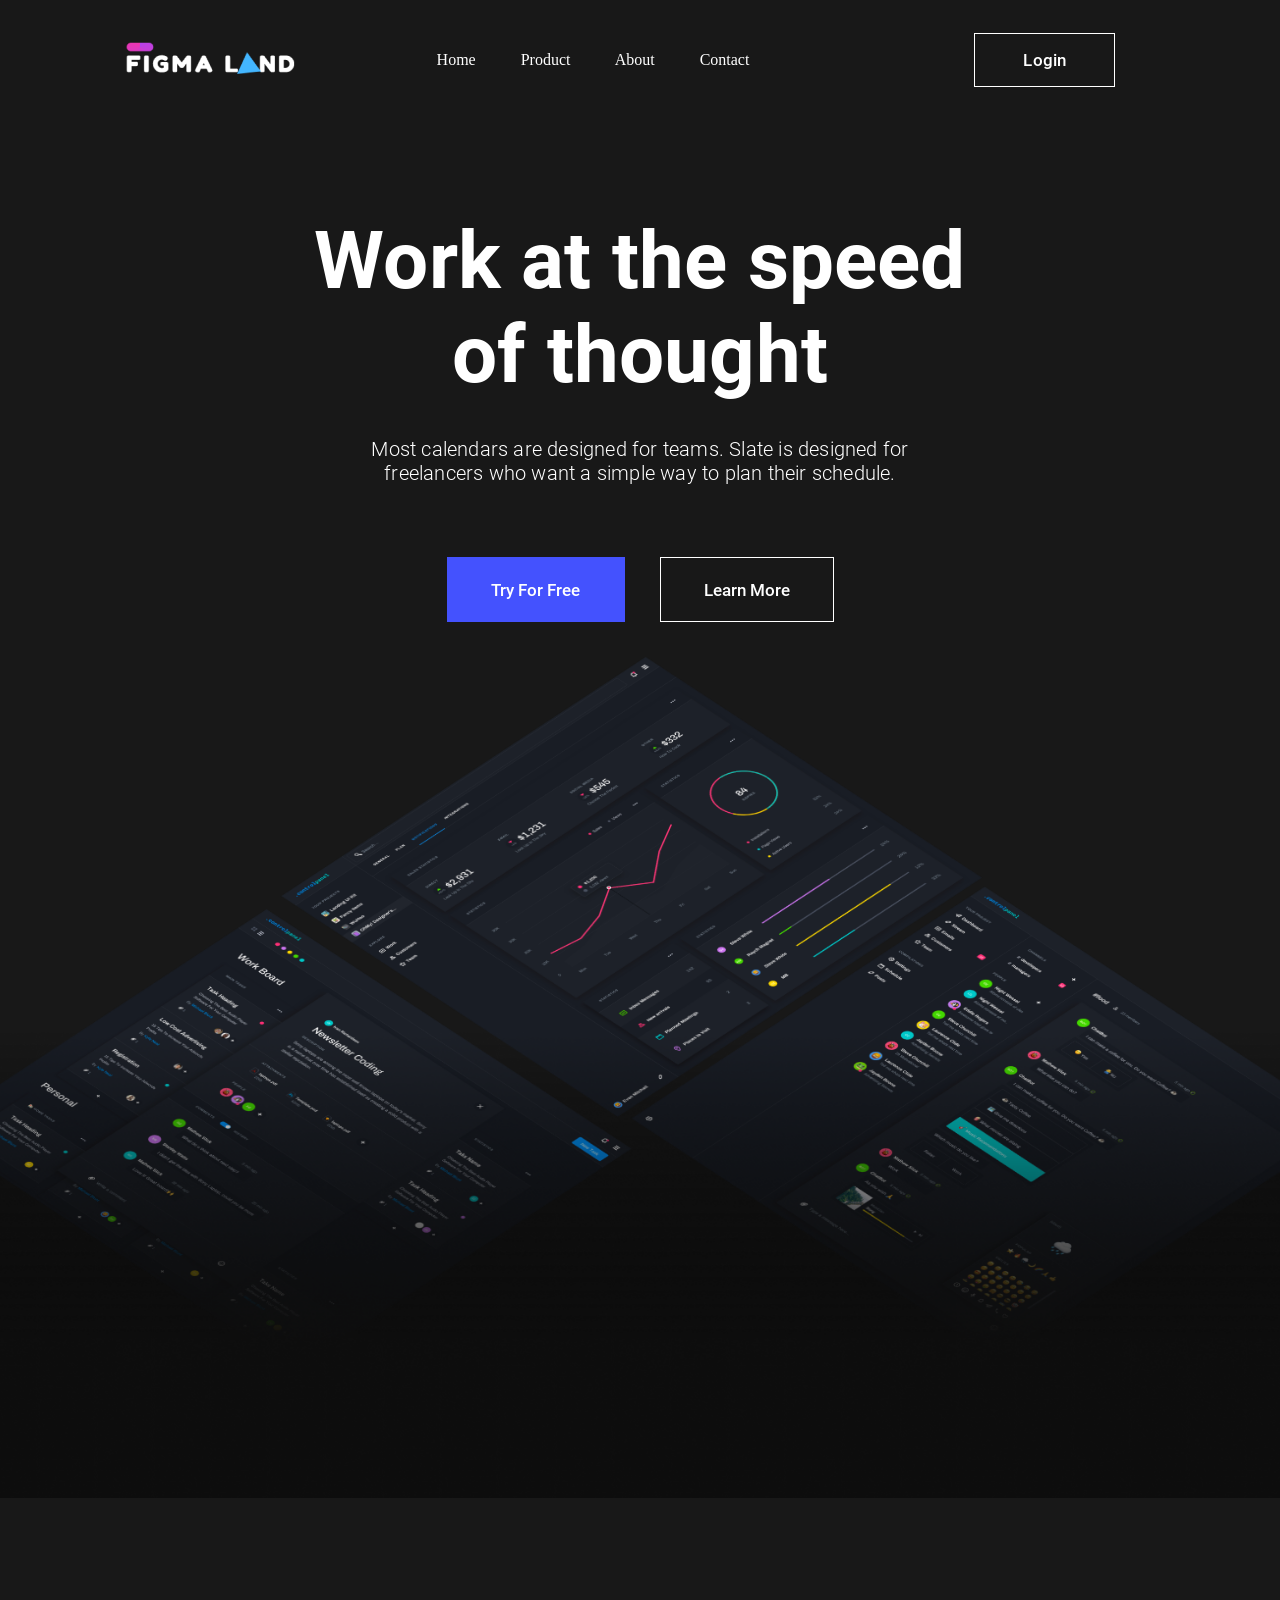
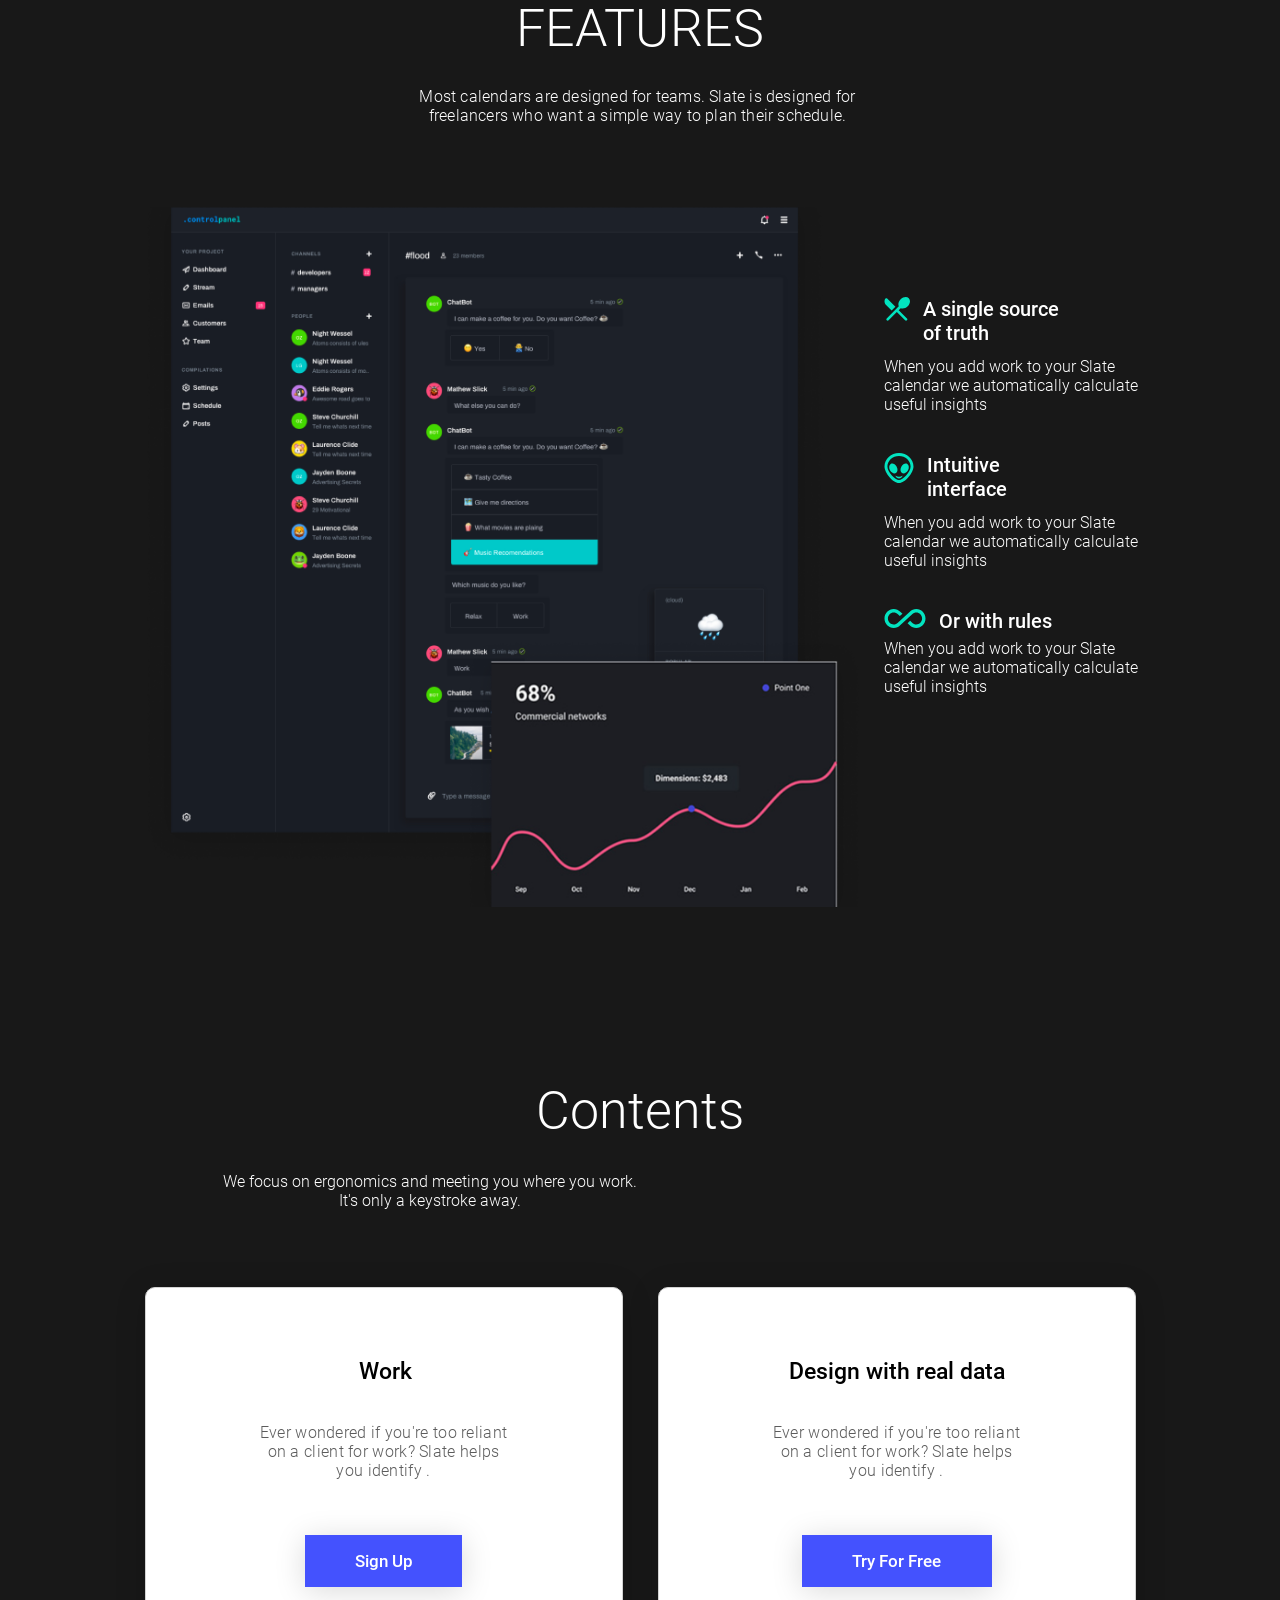
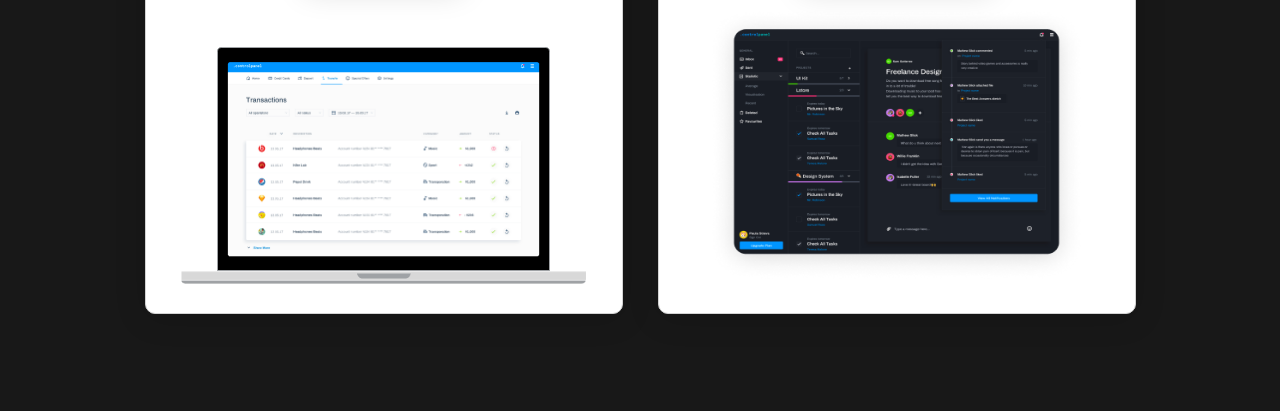
==== index.html @ 173999e1 "Contents_page" ====
<!DOCTYPE html>
<html lang="en">

<head>
    <meta charset="UTF-8">
    <meta http-equiv="X-UA-Compatible" content="IE=edge">
    <meta name="viewport" content="width=device-width, initial-scale=1.0">
    <title>Figma Site</title>
    <link rel="stylesheet" href="CSS/fonts.css">
    <link rel="stylesheet" href="CSS/header.css">
    <link rel="stylesheet" href="CSS/main-features.css">
    <link rel="stylesheet" href="CSS/main-contents.css">
</head>

<body>
    <header class="header">
        <section class="header-menu">
            <div class="header-logo">
                <img src="images/Rectangle 4.png" alt="figma_logo">
            </div>
            <nav class="header-menu">
                <a class="home" href="#">Home</a>
                <a href="#">Product</a>
                <a href="#">About</a>
                <a href="#">Contact</a>
            </nav>
            <a class="login">Login</a>
        </section>
        <section class="header-main">
            <div class="title">Work at the speed
                of thought</div>
            <div class="subtitle">Most calendars are designed for teams. Slate is designed for
                freelancers who want a simple way to plan their schedule.</div>
            <div class="buttons">
                <div class="button-primary">
                    <a href="#">Try For Free</a>
                </div>
                <div class="button-secundary">
                    <a href="#">Learn More</a>
                </div>
            </div>
            <div class="main-header-img">
                <img src="images/screens.png" alt="screens" class="header-main">
            </div>
        </section>
    </header>

    <main class="main-features">
        <section class="featurees">
            <div class="title_features">features</div>
            <div class="subtitle_features">Most calendars are designed for teams. Slate is designed for
                freelancers who want a simple way to plan their schedule.</div>
            <div class="features-img">
                <img class="ChatBot" src="images/Chat Bot.png" alt="Chat_Bot">
                <img class="LineChart" src="images/Line Chart 1.png" alt="Line_Chart1">
                <div class="logo">
                    <div class="logo1_title">
                        <div class="logo1-img">
                            <img class="logo1" src="Logos/features/Vector.svg" alt="Vector1">
                        </div>
                        A single source of truth
                    </div>
                    <div class="logo1_subtitle">
                        When you add work to your Slate calendar we automatically calculate useful insights

                    </div>

                    <div class="logo2_title">
                        <div class="logo2-img">
                            <img class="logo2" src="Logos/features/Vector (1).svg" alt="Vector2">
                        </div>
                        Intuitive interface
                    </div>
                    <div class="logo2_subtitle">
                        When you add work to your Slate calendar we automatically calculate useful insights

                    </div>

                    <div class="logo3_title">
                        <div class="logo3-img">
                            <img class="logo3" src="Logos/features/Vector (2).svg" alt="Vector3">
                        </div>
                        Or with rules
                    </div>
                    <div class="logo3_subtitle">
                        When you add work to your
                        Slate calendar we automatically
                        calculate useful insights

                    </div>
                </div>
            </div>
        </section>
    </main>

    <main class="main-contents">
        <section class="contents">
            <div class="contents-title">
                Contents
            </div>
            <div class="contents-subtitle">
                We focus on ergonomics and meeting you where you work. It's only a keystroke away.
            </div>
            <div class="containers">
                <div class="container1">
                    <div class="title-container1">
                        Work
                    </div>
                    <div class="subtitle-container1">
                        Ever wondered if you're too reliant on a client for work? Slate helps you identify .
                    </div>
                    <div class="button-container1">
                        <a class="button-container1" href="#">Sign Up</a>
                    </div>
                    <div class="computer-img">
                        <img class="screen_img" src="images/SCREEN MASK.png" alt="Screen">
                    </div>
                    <div class="img-bottom">
                        <img src="images/grip.png" alt="grip">
                    </div>
                    <img class="Base-Bottom" src="images/Base Bottom.png" alt="Base-Bottom">
                </div>

                <div class="container2">
                    <div class="title-container2">
                        Design with real data
                    </div>
                    <div class="subtitle-container2">
                        Ever wondered if you're too reliant 
                        on a client for work? Slate helps 
                        you identify .                    </div>
                    <div class="button-container2">
                        <a class="button-container2" href="#">Try For Free</a>
                    </div>
                    <div class="container2-img">
                        <img class="Notifications" src="images/Boards Notifications.png" alt="BoardsNotifications">
                    </div>

                </div>
            </div>
        </section>
    </main>
</body>

</html>
---- CSS/fonts.css ----
@font-face{
    font-family: RobotoB;
    src:url('../Fonts/Roboto-Bold.ttf');
}

@font-face{
    font-family: RobotoM;
    src:url('../Fonts/Roboto-Medium.ttf');
}

@font-face{
    font-family: RobotoL;
    src:url('../Fonts/Roboto-Light.ttf');
}
---- CSS/header.css ----
body{
    background-color: #181818;
    background-repeat: no-repeat;
    background-size: cover;
    margin: 0;
    padding: 0;
    overflow-x: hidden;
}

section.header-menu{
    height: 119px;
    display: flex;
    flex-direction: row;
    justify-content: center;
    align-items: center;
}

.header-menu a{
    font-size: RobotoM, sans-serif;
    text-decoration: none;
    color: #FFFFFF;
    margin-right: 41px;
}

a.home{
    padding-left: 127px;
}

.header-menu a:hover{
    color: #4452FE;
}

a.login{
    width: 139px;
    height: 52px;
    font-family: RobotoM, sans-serif;
    font-size: 17px;
    letter-spacing: 0.2px;
    color: #FFFFFF;
    border: 1px solid #FFFFFF;
    background: transparent;
    cursor: pointer;
    margin-left: 184px;
    display: flex;
    align-items: center;
    justify-content: center;
}

a.login:hover{
    border: 1px solid gray;
    color: #FFFFFF;
}

section.header-main{
    display: flex;
    flex-direction: column;
    align-items: center;
    margin-top: 35px;
}

.title{
    width: 729px;
    height: 196px;
    color: #FFFFFF;
    font-family: RobotoB, sans-serif;
    font-size: 80px;
    text-align: center;
    letter-spacing: 0.2px;
    padding-top: 60px;
}

.subtitle{
    width: 582px;
    height: 60px;
    font-family: RobotoL, sans-serif;
    font-size: 20px;
    letter-spacing: 0.2px;
    color: #FFFFFF;
    margin-top: 27px;
    padding-bottom: 60px;
    text-align: center;
}

.buttons{
    display: flex;
    flex-direction: row;
}

.button-primary a,
.button-secundary a{
    text-decoration: none;
    color: #FFFFFF;
    font-family: RobotoM, sans-serif;
    font-size: 17px;
}

.button-primary,
.button-secundary{
    display:flex;
    justify-content: center;
    align-items: center;
}

.button-primary {
    width: 178px;
    height: 65px;
    background: #4452FE;
}

.button-primary:hover{
    background: #2637f7;
}

.button-secundary:hover{
    border: 1px solid gray;
    color: gray;
}

.button-secundary{
    width: 172px;
    height: 63px;
    background: transparent;
    border: 1px solid #FFFFFF;
    margin-left: 35px;
}

.main-header-img{
    margin-top: 35px;
    width: 1552.02px;
    height: 841px;
}

img.header-main{
    width: 1552.02px;
    height: 841px;
}
---- CSS/main-features.css ----
main.main-features{
    width: 100vw;
    height: 1112px;
    display: flex;
    justify-content: center;
    flex-direction: row;
}

section.features{
    height: 149px;
}

.title_features{
    height: 62px;
    font-size: 52px;
    text-transform: uppercase;
    margin-top: 100px;
    
}

.title_features,
.subtitle_features{
    display: flex;
    justify-content: center;
    font-family: RobotoL, sans-serif;
    color: #FFFFFF;
    letter-spacing: 0.2px;
}

.subtitle_features{
    width: 500px;
    height: 60px;
    padding-top: 27px;
    text-align: center;
    margin-left: 250px;
}

.features-img{
    padding-top: 60px;
    display: flex;
    flex-direction: row;
}

img.ChatBot{
    width: 696px;
    height: 659px;
}

img.LineChart{
    height: 270px;
    width: 400px;
    padding-top: 430px;
    margin-left: -370px;
}

.logo{
    padding-top: 90px;
    margin-left: 20px;
}

.logo1_title{
    width: 180px;
    height: 60px;
}

.logo2_title{
    width: 87px;
    height: 60px;
}

.logo3_title{
    width: 170px;
    height: 30px;
}

.logo1_title,
.logo2_title,
.logo3_title{
    display: flex;
    flex-direction: row;
    font-family: RobotoM, sans-serif;
    font-size: 20px;
    color: #FFFFFF;
}

.logo1-img,
.logo2-img,
.logo3-img{
    padding-right: 13px;
}

.logo1_subtitle,
.logo2_subtitle,
.logo3_subtitle{
    width: 259px;
    height: 96px;
}

.logo1_subtitle,
.logo2_subtitle,
.logo3_subtitle{
    font-size: 16px;
    font-family: RobotoL, sans-serif;
    color: #FFFFFF;
}
---- CSS/main-contents.css ----
main.main-contents{
    width: 100vw;
    height: 930.52px;
    display: flex;
    justify-content: center;
    margin-top: 70px;
}

.contents-title{
    height: 62px;
    font-size: 52px;
}

.contents-subtitle{
    width: 430px;
    height: 60px;
    margin-left: 70px;
    margin-top: 30px;
}

.contents-title,
.contents-subtitle{
    font-family: RobotoL, sans-serif;
    color: #FFFFFF;
    text-align: center;
}

.containers{
    padding-top: 55px;
    display: flex;
    flex-direction: row;
    gap: 35px;
}

.container1,
.container2{
    display: flex;
    flex-direction: column;
    align-items: center;
    width: 476px;
    height: 624.52px;
    background: #FFFFFF;
    border: 1px solid #D3D3D3;
    border-radius: 10px;
    box-shadow: 0px 4px 31px rgba(0, 0, 0, 0.15);
}

.title-container1{
    width: 50px;
    height: 30px;
    padding-top: 70px;
}

.title-container2{
    width: 250px;
    height: 30px;
    padding-top: 70px;
}

.title-container1,
.title-container2{
    font-family: RobotoM, sans-serif;
    color: #000000;
    text-align: center;
    font-size: 23px;
}

.subtitle-container1,
.subtitle-container2{
    width: 250px;
    height: 72px;
}

.subtitle-container1,
.subtitle-container2{
    padding-top: 35px;
    font-family: RobotoL, sans-serif;
    text-align: center;
    letter-spacing: 0.3px;
    color: #5C5C5C;
    font-size: 16px;
}

div.button-container1{
    width: 157px;
    height: 52px;
}

div.button-container2{
    width: 190px;
    height: 52px;
}

div.button-container1,
div.button-container2{
    background: #4452FE;
    box-shadow: 0px 4px 31px rgba(0, 0, 0, 0.15);
    display: flex;
    justify-content: center;
    align-items: center;
    margin-top: 40px;
}

a.button-container1,
a.button-container2{
    color: #FFFFFF;
    font-size: 17px;
    font-family: RobotoM, sans-serif;
    text-decoration: none;
}

div.button-container1:hover,
div.button-container2:hover{
    background: #2637f7;
    cursor: pointer;
}

div.computer-img{
    background: #000000;
    width: 330.58px;
    height: 222.42px;
    border: 1.52131px solid #9FA2A5;
    border-radius: 4.56393px 4.56393px 0px 0px;
    margin-top: 60px;
    display: flex;
    justify-content: center;
    align-items: center;
}

img.screen_img{
    width: 312.33px;
    height: 195.18px;
}

.img-bottom{
    background: url("/images/Base.png");
    width: 405.12px;
    height: 8.37px;
    display: flex;
    justify-content: center;
    align-items: center;
}

img.Base-Bottom{
    width: 405.12px;
    height: 4.72px;
}

img.Notifications{
    width: 379px;
    height: 276px;
    padding-top: 20px;
}
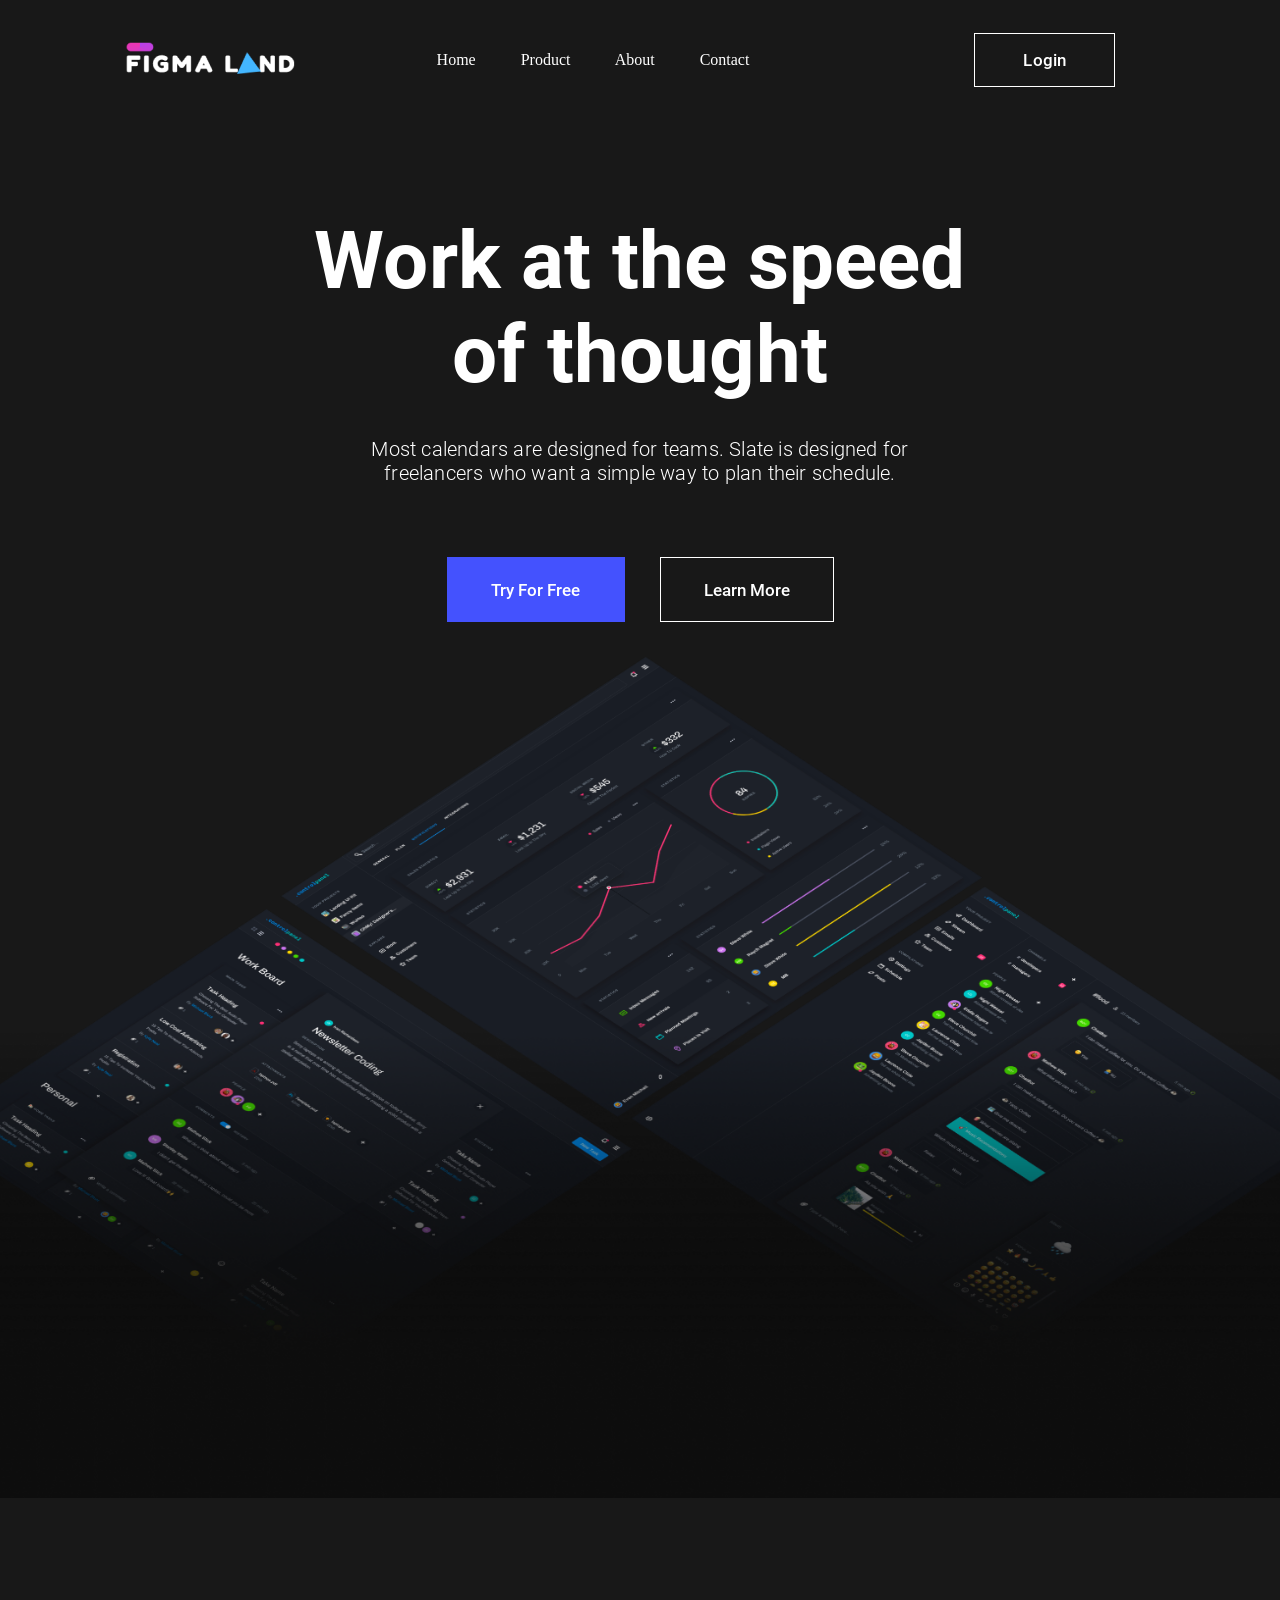
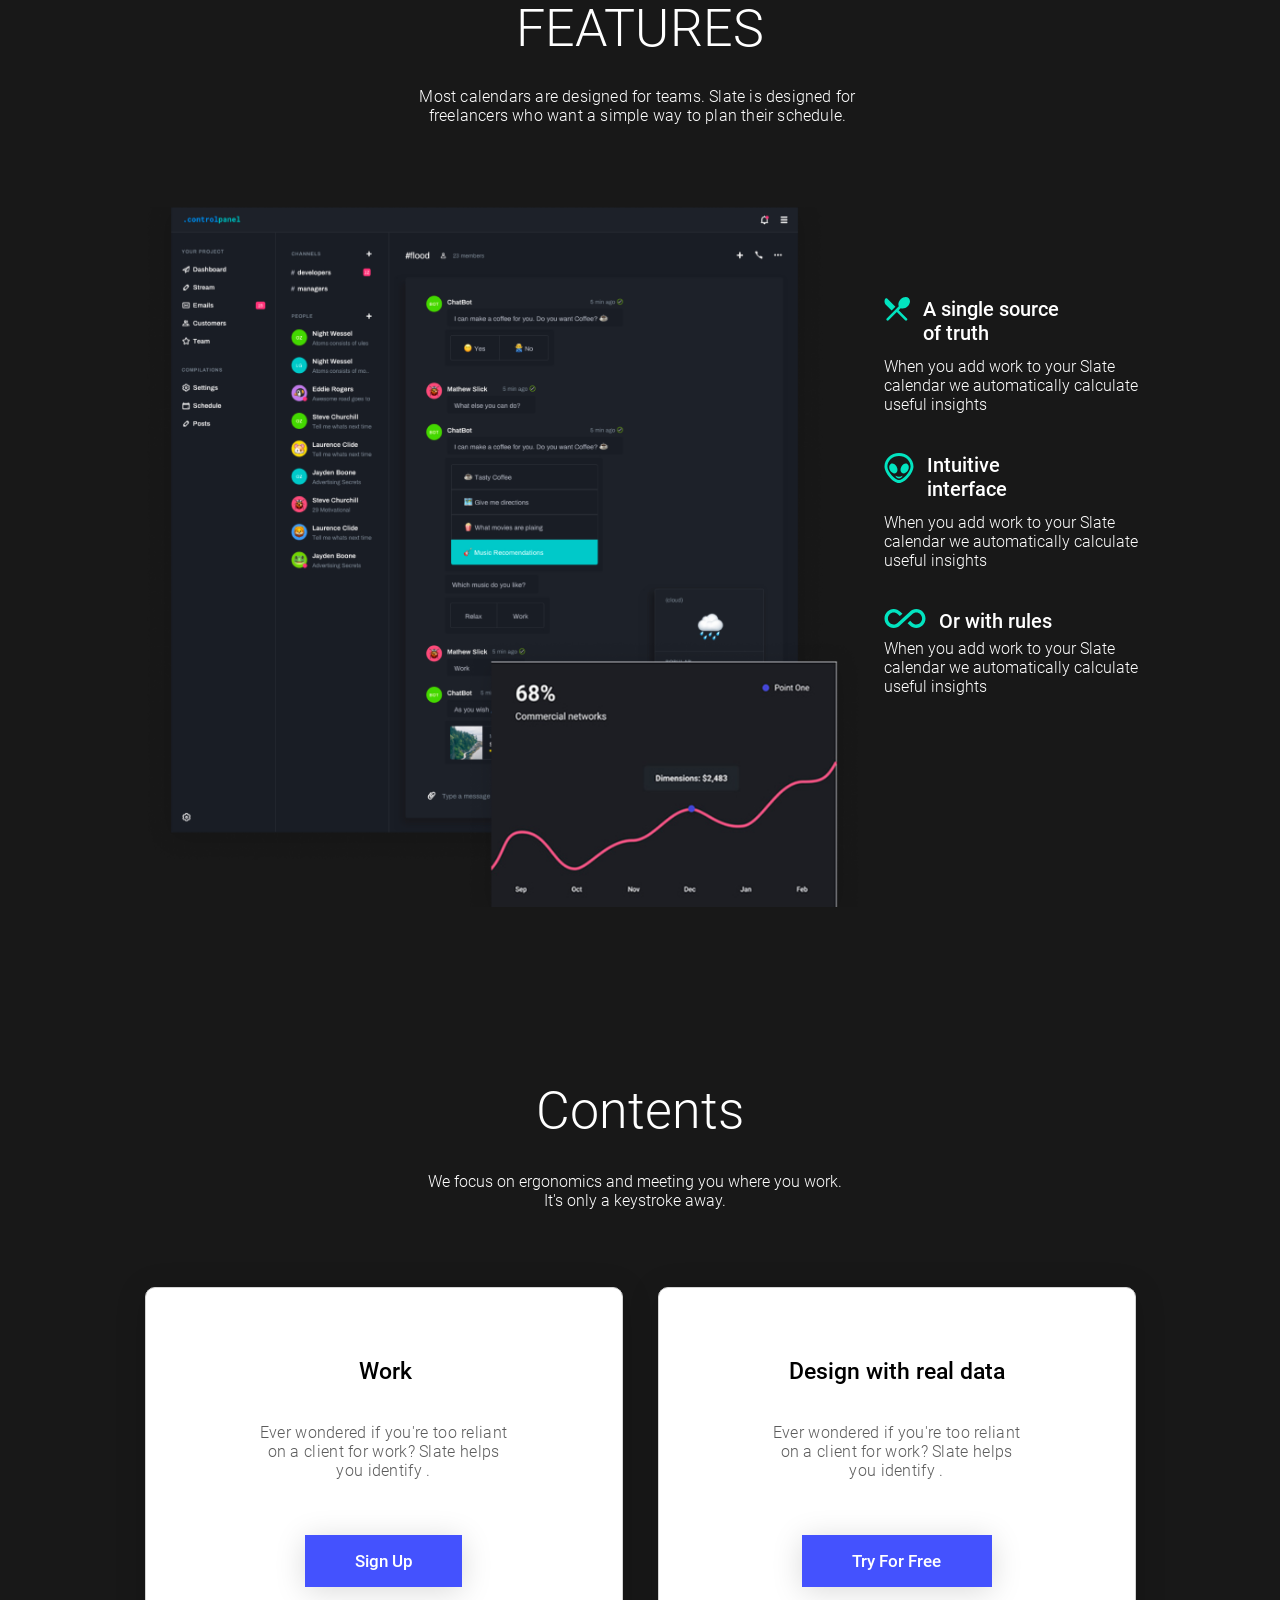
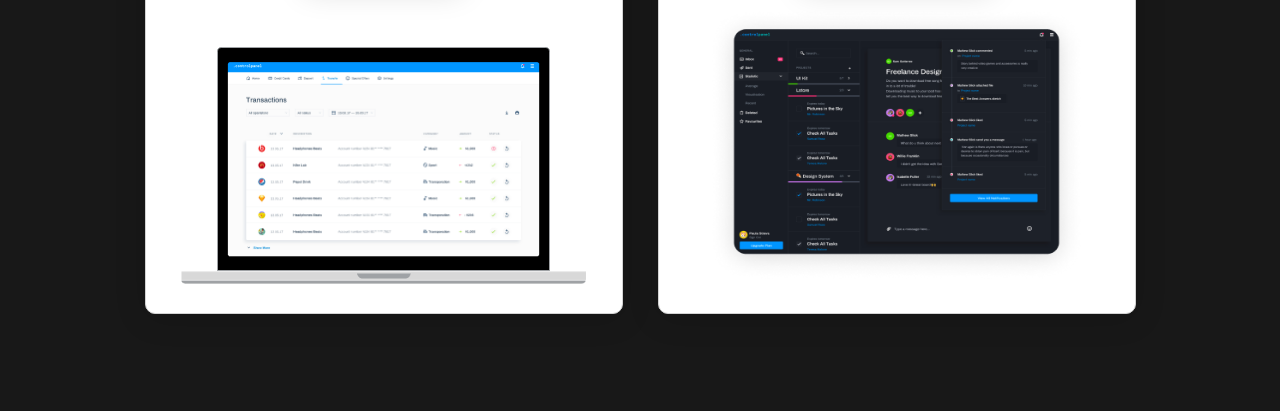
==== commit 2e325ae7: "Gallery" ====
--- a/index.html
+++ b/index.html
@@ -10,6 +10,7 @@
     <link rel="stylesheet" href="CSS/header.css">
     <link rel="stylesheet" href="CSS/main-features.css">
     <link rel="stylesheet" href="CSS/main-contents.css">
+    <link rel="stylesheet" href="CSS/main-gallery.css">
 </head>
 
 <body>
--- a/CSS/main-contents.css
+++ b/CSS/main-contents.css
@@ -3,6 +3,7 @@
     height: 930.52px;
     display: flex;
     justify-content: center;
+    flex-direction: row;
     margin-top: 70px;
 }
 
@@ -14,7 +15,7 @@
 .contents-subtitle{
     width: 430px;
     height: 60px;
-    margin-left: 70px;
+    margin-left: 275px;
     margin-top: 30px;
 }
 
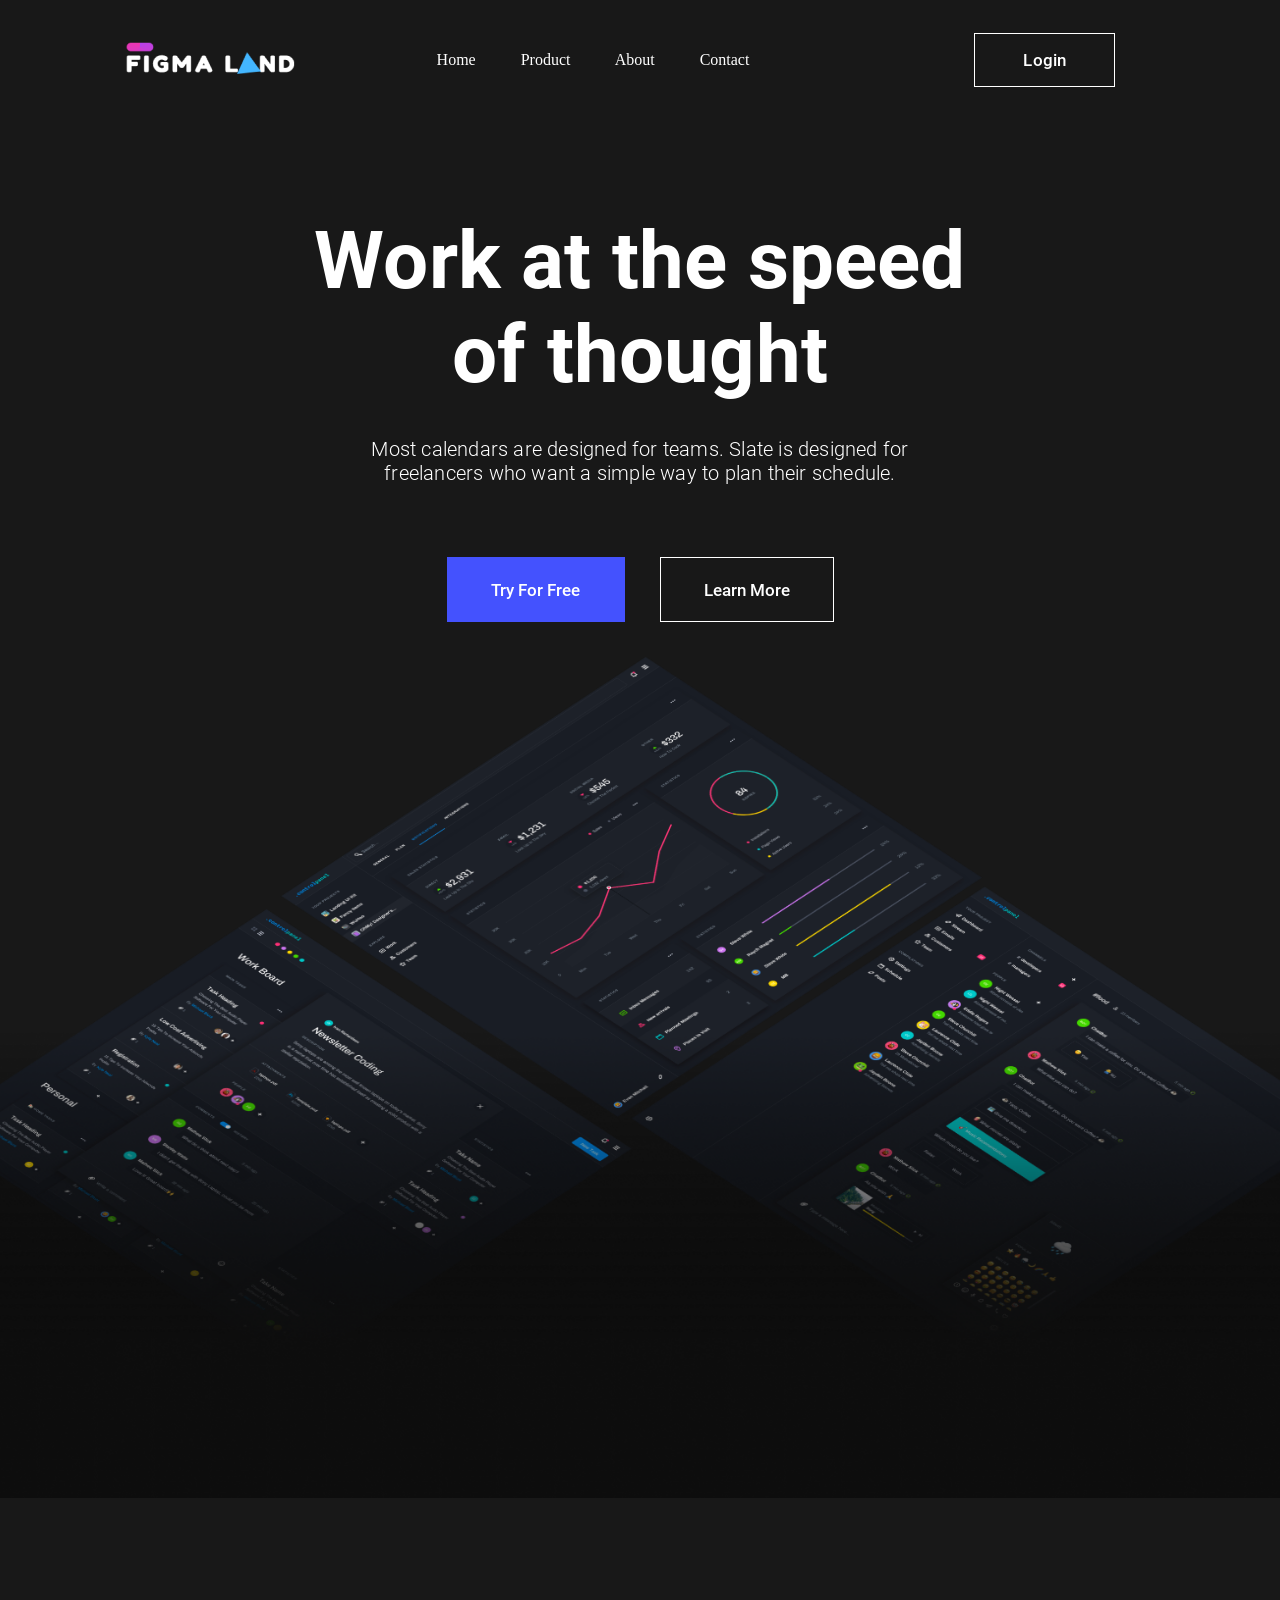
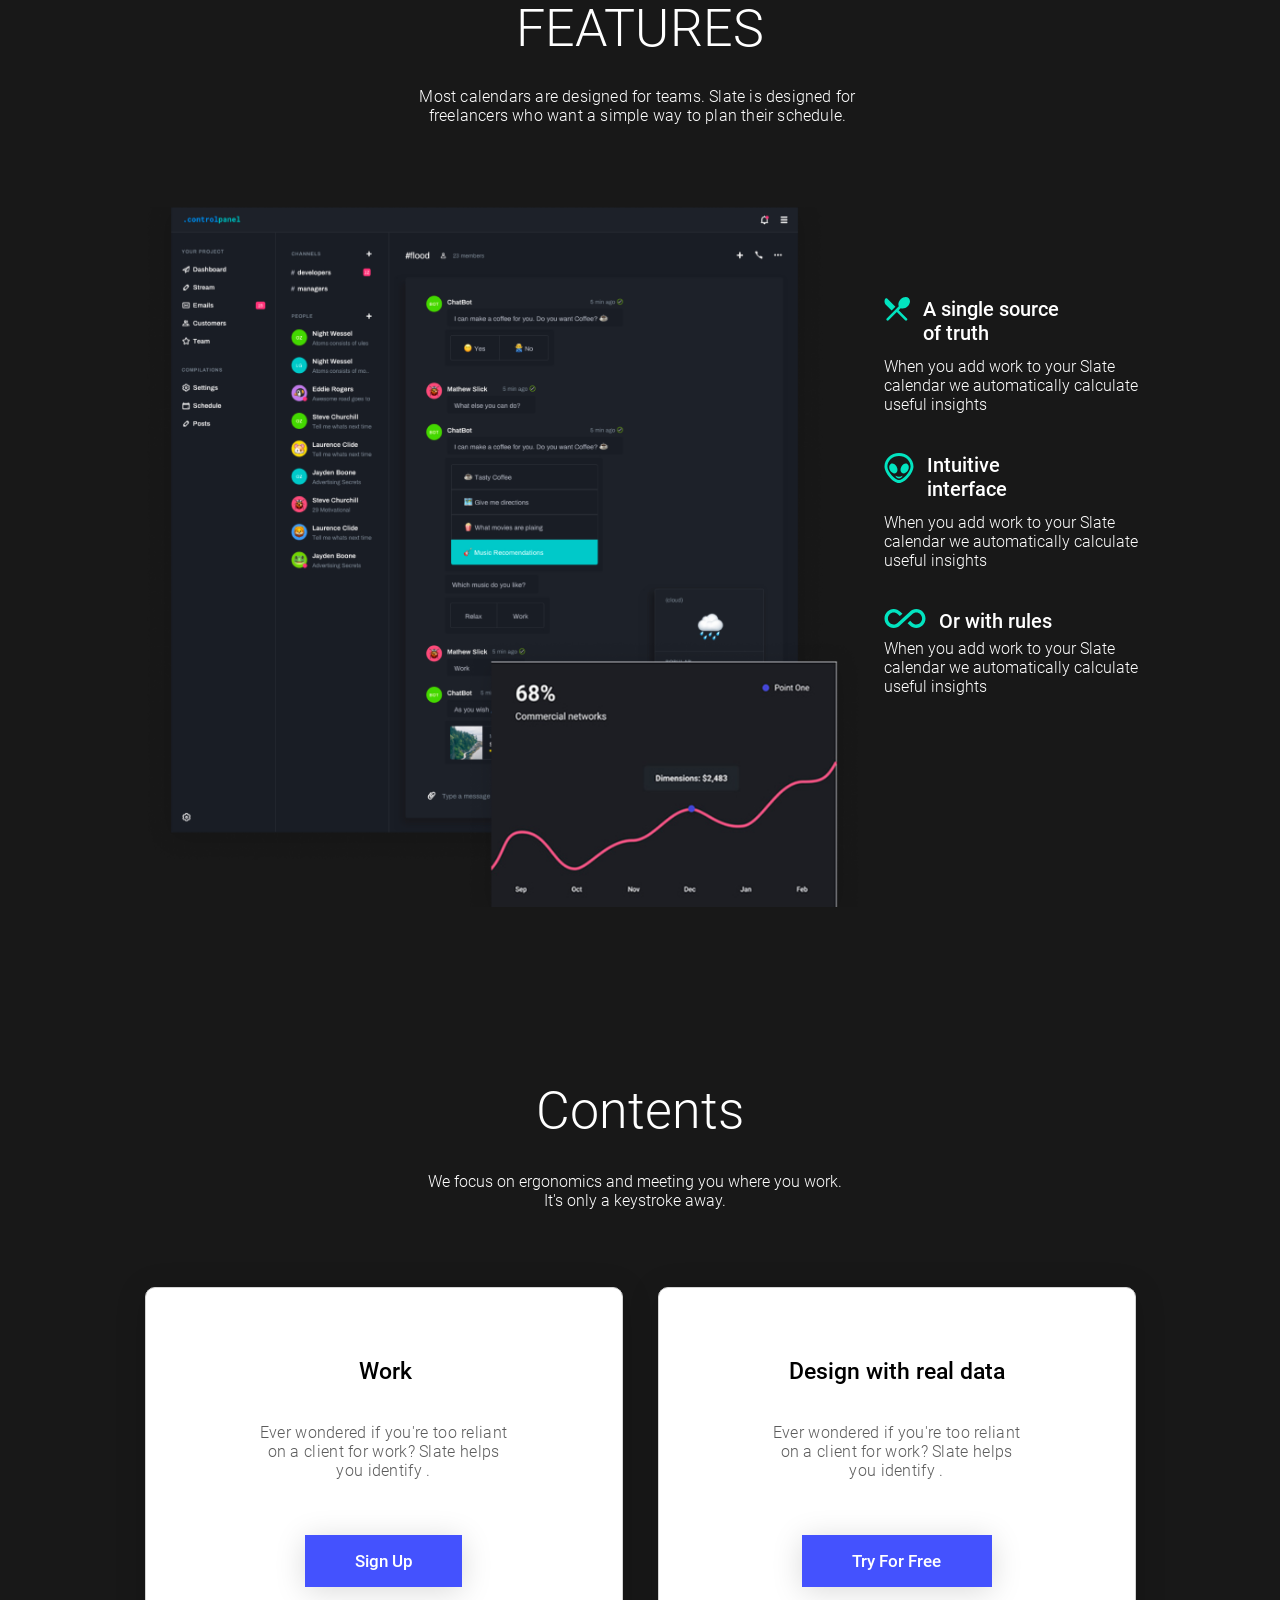
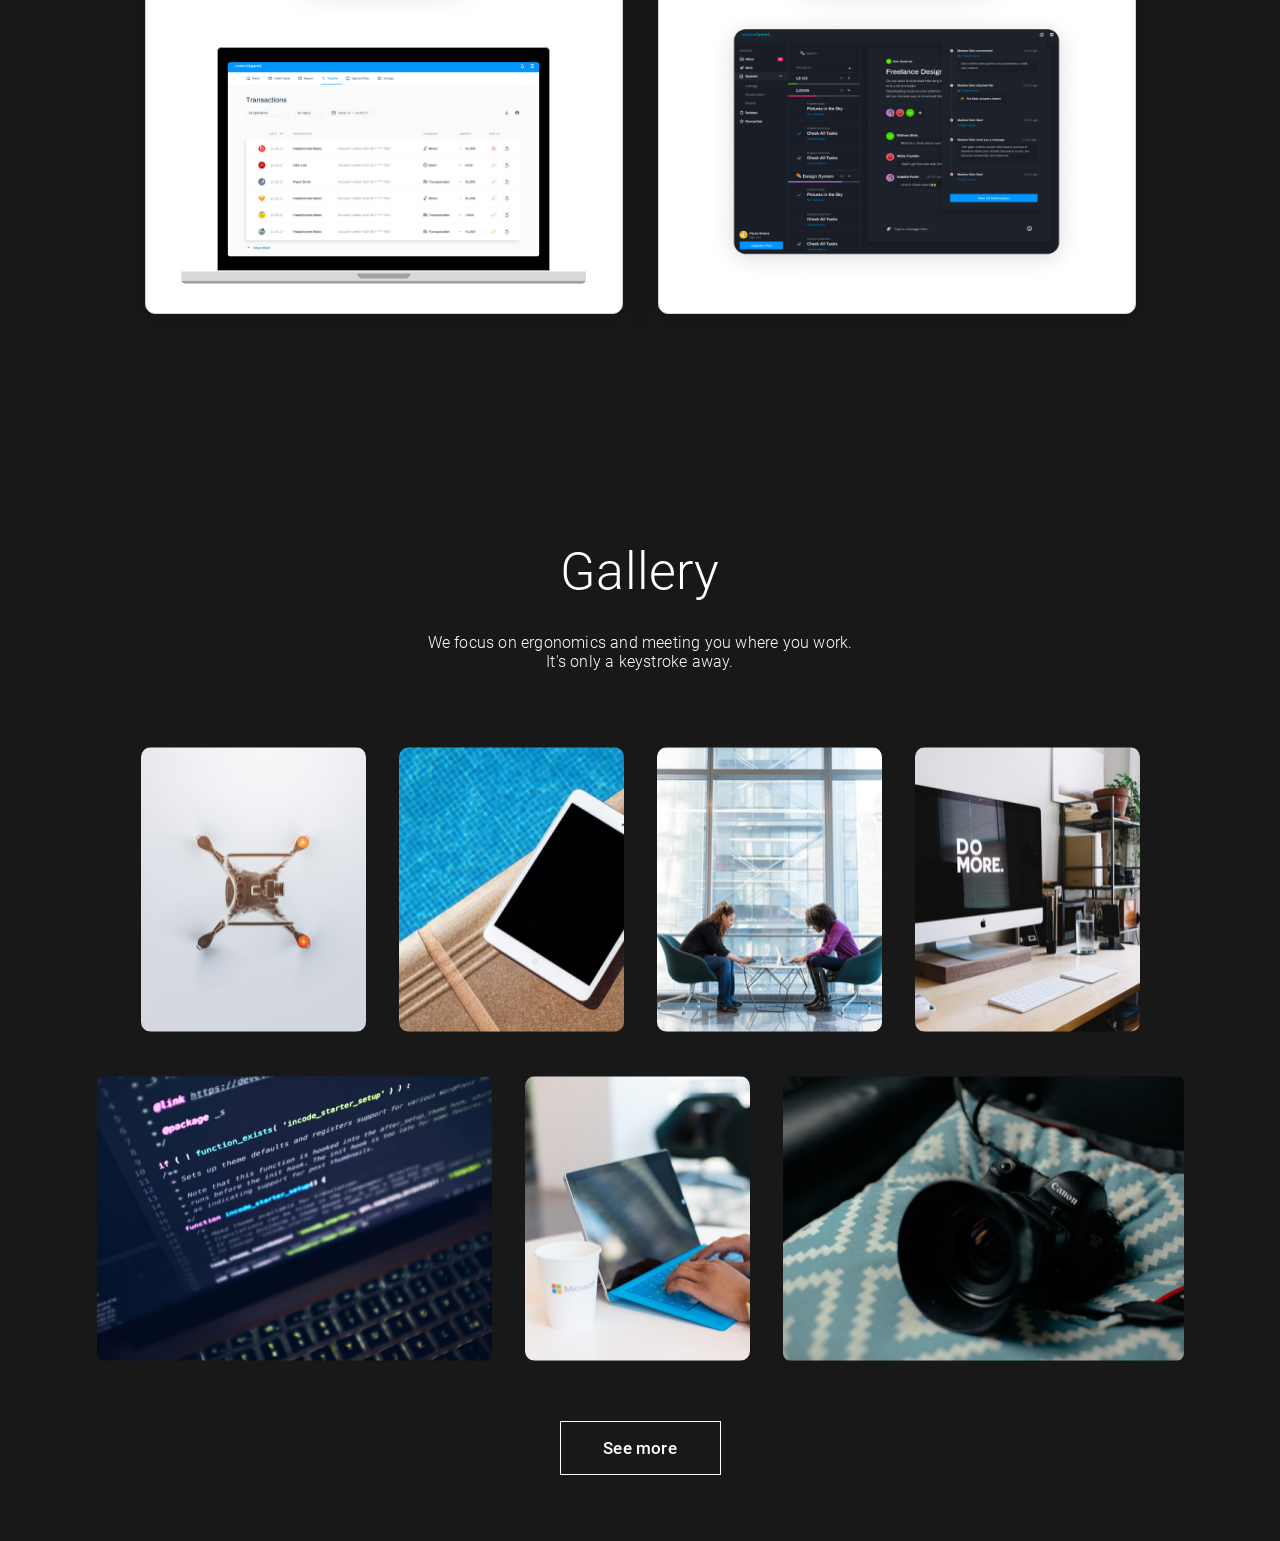
==== commit 0df6899a: "main-gallery" ====
--- a/index.html
+++ b/index.html
@@ -141,6 +141,36 @@
             </div>
         </section>
     </main>
+
+    <main class="main-gallery">
+        <section class="gallery">
+            <div class="gallery-title_subtitle">
+                <div class="gallery-title">
+                    Gallery
+                </div>
+                <div class="gallery-subtitle">
+                    We focus on ergonomics and meeting you where you work. It's only a keystroke away.
+                </div>
+            </div>
+
+            <div class="photo-gallery1">
+                <img class="img-gallery1" src="images/Gallery/Rectangle 1.png" alt="photo1">
+                <img class="img-gallery2" src="images/Gallery/Rectangle 1 (1).png" alt="photo2">
+                <img class="img-gallery3" src="images/Gallery/Rectangle 1 (2).png" alt="photo3">
+                <img class="img-gallery4" src="images/Gallery/Rectangle 1 (3).png" alt="photo4">
+            </div>
+
+            <div class="photo-gallery2">
+                <img class="img-gallery11" src="images/Gallery/Rectangle 1 (4).png" alt="photo11">
+                <img class="img-gallery22" src="images/Gallery/Rectangle 1 (5).png" alt="photo22">
+                <img class="img-gallery33" src="images/Gallery/Rectangle 1 (6).png" alt="photo33">
+            </div>
+
+            <div class="button-gallery">
+                <a href="#" class="button-gallery">See more</a>
+            </div>
+        </section>
+    </main>
 </body>
 
 </html>
--- a/CSS/main-gallery.css
+++ b/CSS/main-gallery.css
@@ -0,0 +1,95 @@
+main.main-gallery{
+    width: 100vw;
+    height: 1016px;
+    display: flex;
+    justify-content: center;
+    margin-top: 100px;
+}
+/* ********** */
+section.gallery{
+    height: 1000px;
+    padding-top: 30px;
+    display: flex;
+    flex-direction: column;
+    align-items: center;
+}
+
+.gallery-title{
+    height: 62px;
+    font-size: 52px;
+}
+
+.gallery-title,
+.gallery-subtitle{
+    font-family: RobotoL, sans-serif;
+    color: #FFFFFF;
+    letter-spacing: 0.2px;
+    text-align: center;
+}
+
+.gallery-subtitle{
+    width: 430px;
+    height: 60px;
+    padding-top: 30px;
+}
+
+.photo-gallery1{
+    padding-top: 54px;
+}
+
+.photo-gallery2{
+    padding-top: 44px;
+}
+
+.photo-gallery1,
+.photo-gallery2{
+    display: flex;
+    flex-direction: row;
+    justify-content: center;
+    gap: 33px;
+}
+
+.photo-gallery1 img,
+img.img-gallery22{
+    width: 225px;
+    height: 285px;
+    border-radius: 10px;
+}
+
+img.img-gallery11{
+    width: 395px;
+}
+
+img.img-gallery11,
+img.img-gallery33{
+    height: 285px;
+    border-radius: 8px;
+}
+
+img.img-gallery33{
+    width: 401px;
+}
+
+div.button-gallery{
+    width: 159px;
+    height: 52px;
+    display: flex;
+    justify-content: center;
+    align-items: center;
+    background: transparent;
+    border: 1px solid #FFFFFF;
+    cursor: pointer;
+    margin-top: 60px;
+}
+
+div.button-gallery:hover{
+    border-color: gray;
+}
+
+a.button-gallery{
+    text-decoration: none;
+    color: #FFFFFF;
+    font-size: 17px;
+    letter-spacing: 0.2px;
+    font-family: RobotoM, sans-serif;
+}
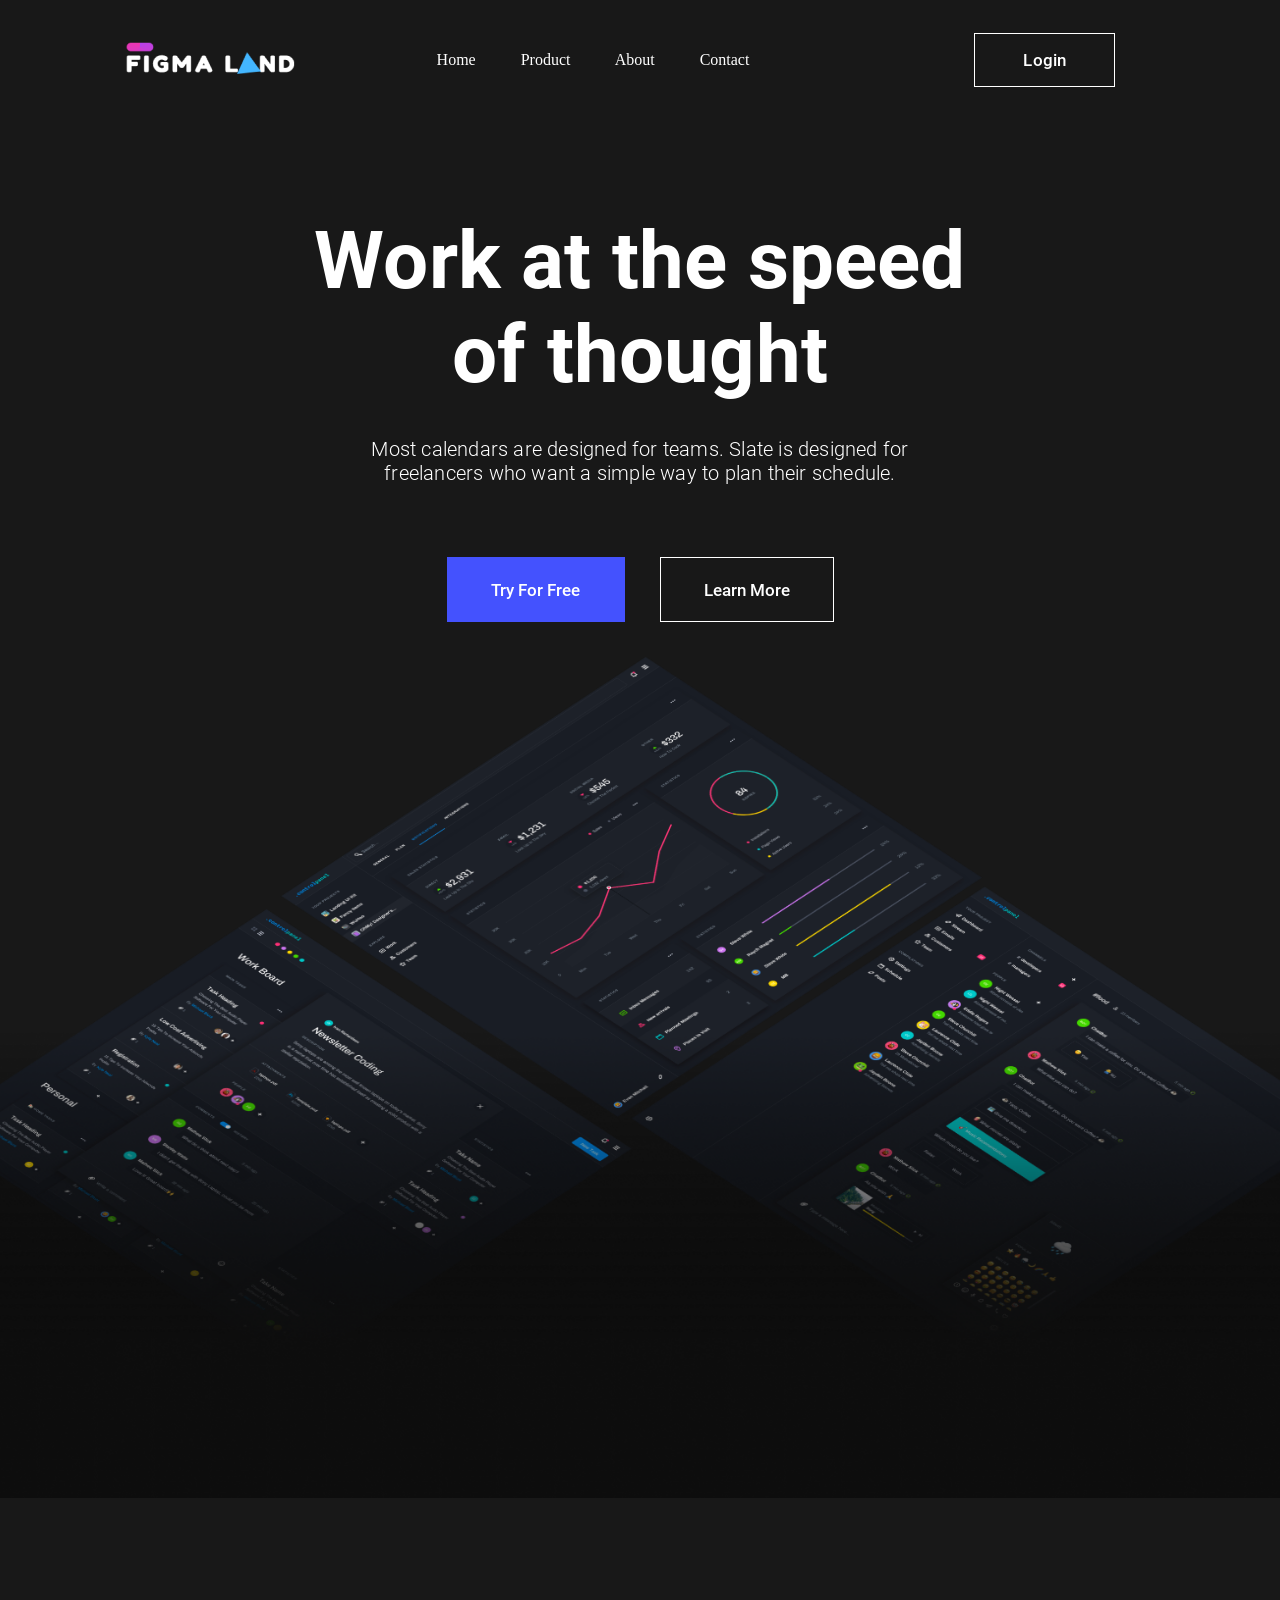
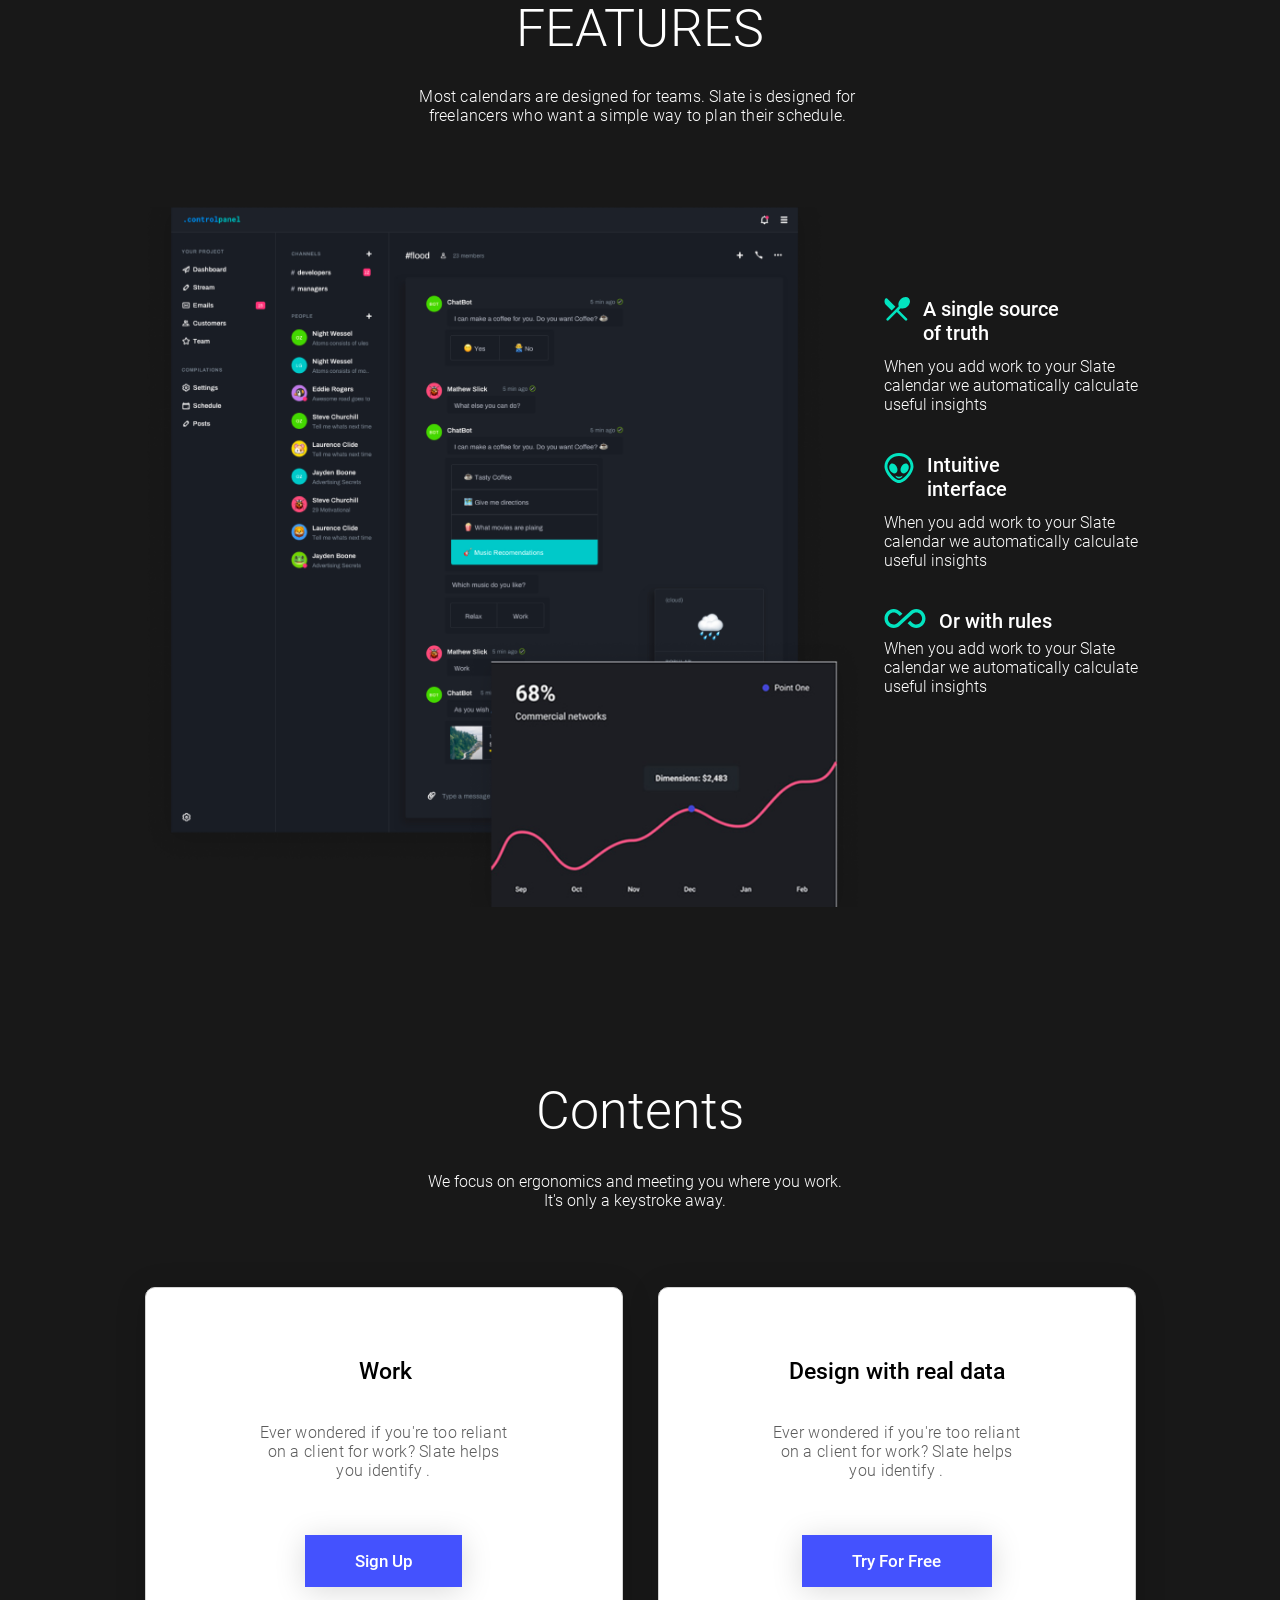
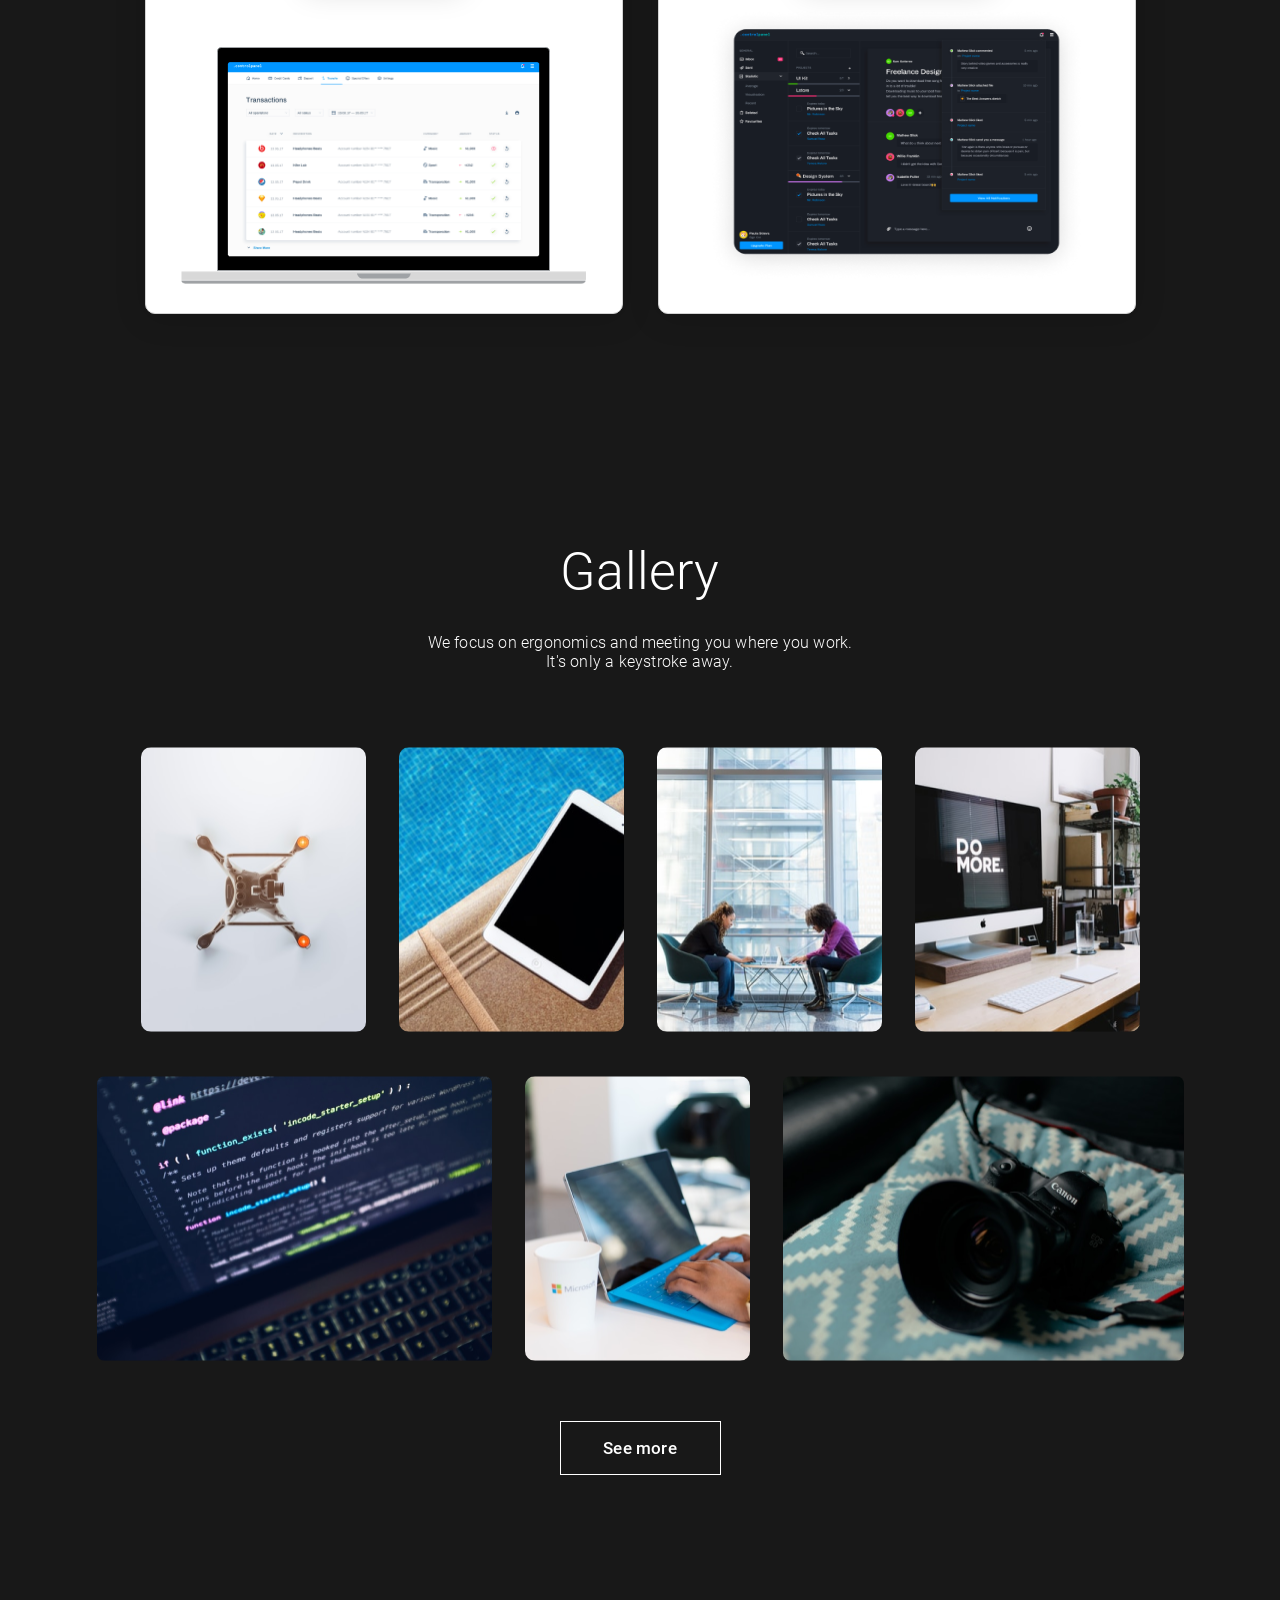
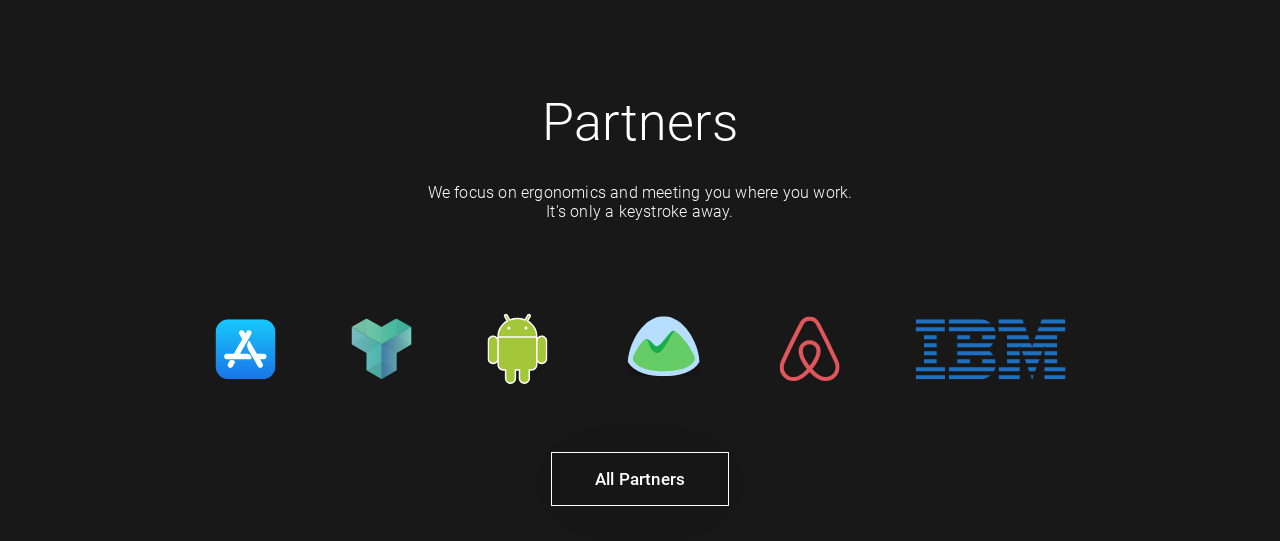
==== commit 6c94f7a4: "main-partners finish" ====
--- a/index.html
+++ b/index.html
@@ -11,6 +11,7 @@
     <link rel="stylesheet" href="CSS/main-features.css">
     <link rel="stylesheet" href="CSS/main-contents.css">
     <link rel="stylesheet" href="CSS/main-gallery.css">
+    <link rel="stylesheet" href="CSS/main-partners.css">
 </head>
 
 <body>
@@ -171,6 +172,26 @@
             </div>
         </section>
     </main>
+
+    <main class="main-partners">
+        <section class="partners">
+            <div class="partners-title">Partners</div>
+            <div class="partners-subtitle">We focus on ergonomics and meeting you where you work. It's only a keystroke away.</div>
+            <div class="logo-partners">
+                <img src="Logos/logos_apple-app-store.svg" alt="logo1">
+                <img src="Logos/logos_apiary.svg" alt="logo2">
+                <img src="Logos/logos_android-icon.svg" alt="logo3">
+                <img src="Logos/logos_basecamp.svg" alt="logo4">
+                <img src="Logos/logos_airbnb.svg" alt="logo5">
+                <img src="Logos/logos_ibm.svg" alt="logo6">
+            </div>
+            <div class="partners-button">
+                <a href="#" class="partners-button">
+                    All Partners
+                </a>
+            </div>
+        </section>
+    </main>
 </body>
 
 </html>
--- a/CSS/main-partners.css
+++ b/CSS/main-partners.css
@@ -0,0 +1,61 @@
+main.main-partners{
+    height: 484.55px;
+    display: flex;
+    justify-content: center;
+    margin-top: 130px;
+}
+
+section.partners{
+    display: flex;
+    justify-content: center;
+    align-items: center;
+    flex-direction: column;
+}
+
+div.partners-title{
+    font-family: RobotoL, sans-serif;
+    color: #FFFFFF;
+    font-size: 52px;
+}
+
+div.partners-subtitle{
+    width: 430px;
+    height: 60px;
+    font-family: RobotoL, sans-serif;
+    color: #FFFFFF;
+    letter-spacing: 0.2px;
+    text-align: center;
+    margin-top: 30px;
+}
+
+div.logo-partners{
+    margin-top: 70px;
+    display: flex;
+    justify-content: center;
+    gap: 75px;
+}
+
+div.partners-button{
+    width: 176px;
+    height: 52px;
+    display: flex;
+    justify-content: center;
+    align-items: center;
+    margin-top: 67px;
+    background: transparent;
+    border: 1px solid #FFFFFF;
+    filter: drop-shadow(0px 4px 31px rgba(0, 0, 0, 0.15));
+}
+
+div.partners-button:hover{
+    cursor: pointer;
+    border-color: gray;
+}
+
+a.partners-button{
+    text-decoration: none;
+    color: #FFFFFF;
+    font-size: 17px;
+    letter-spacing: 0.2px;
+    font-family: RobotoM, sans-serif;
+}
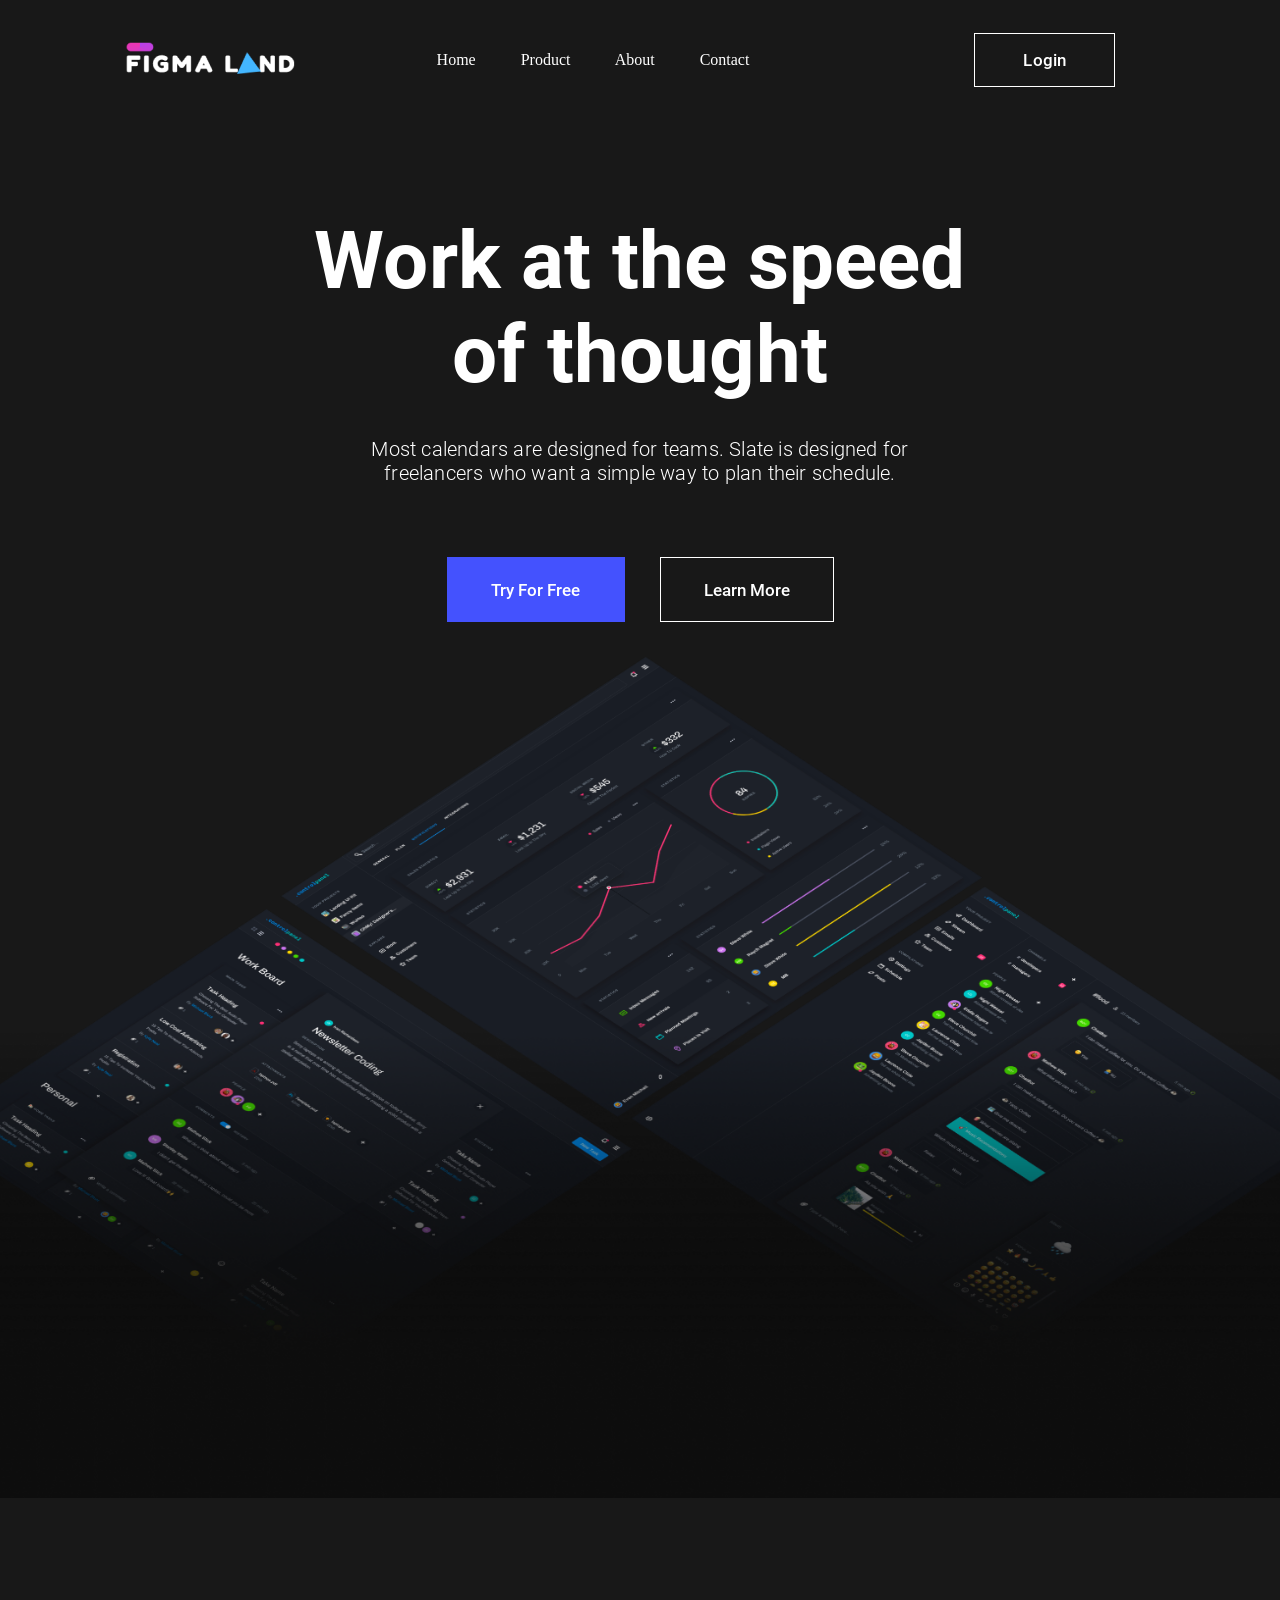
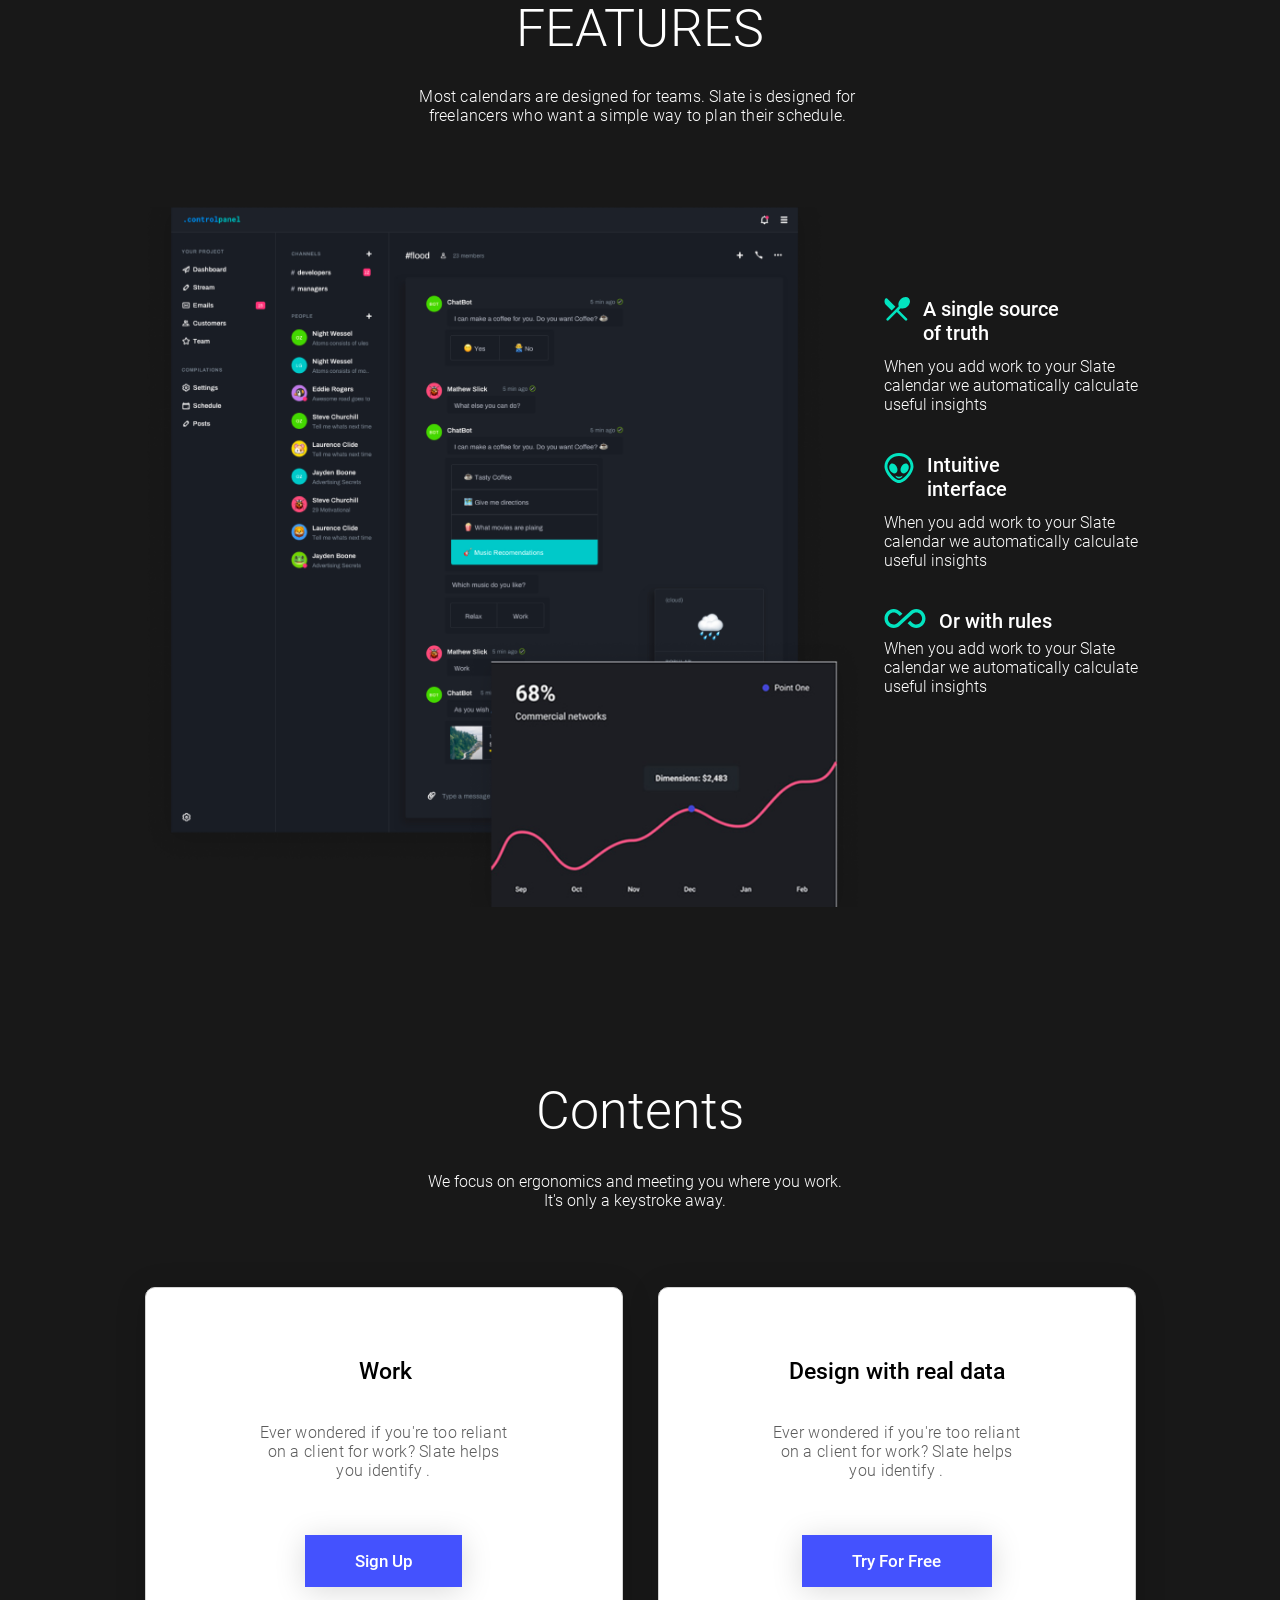
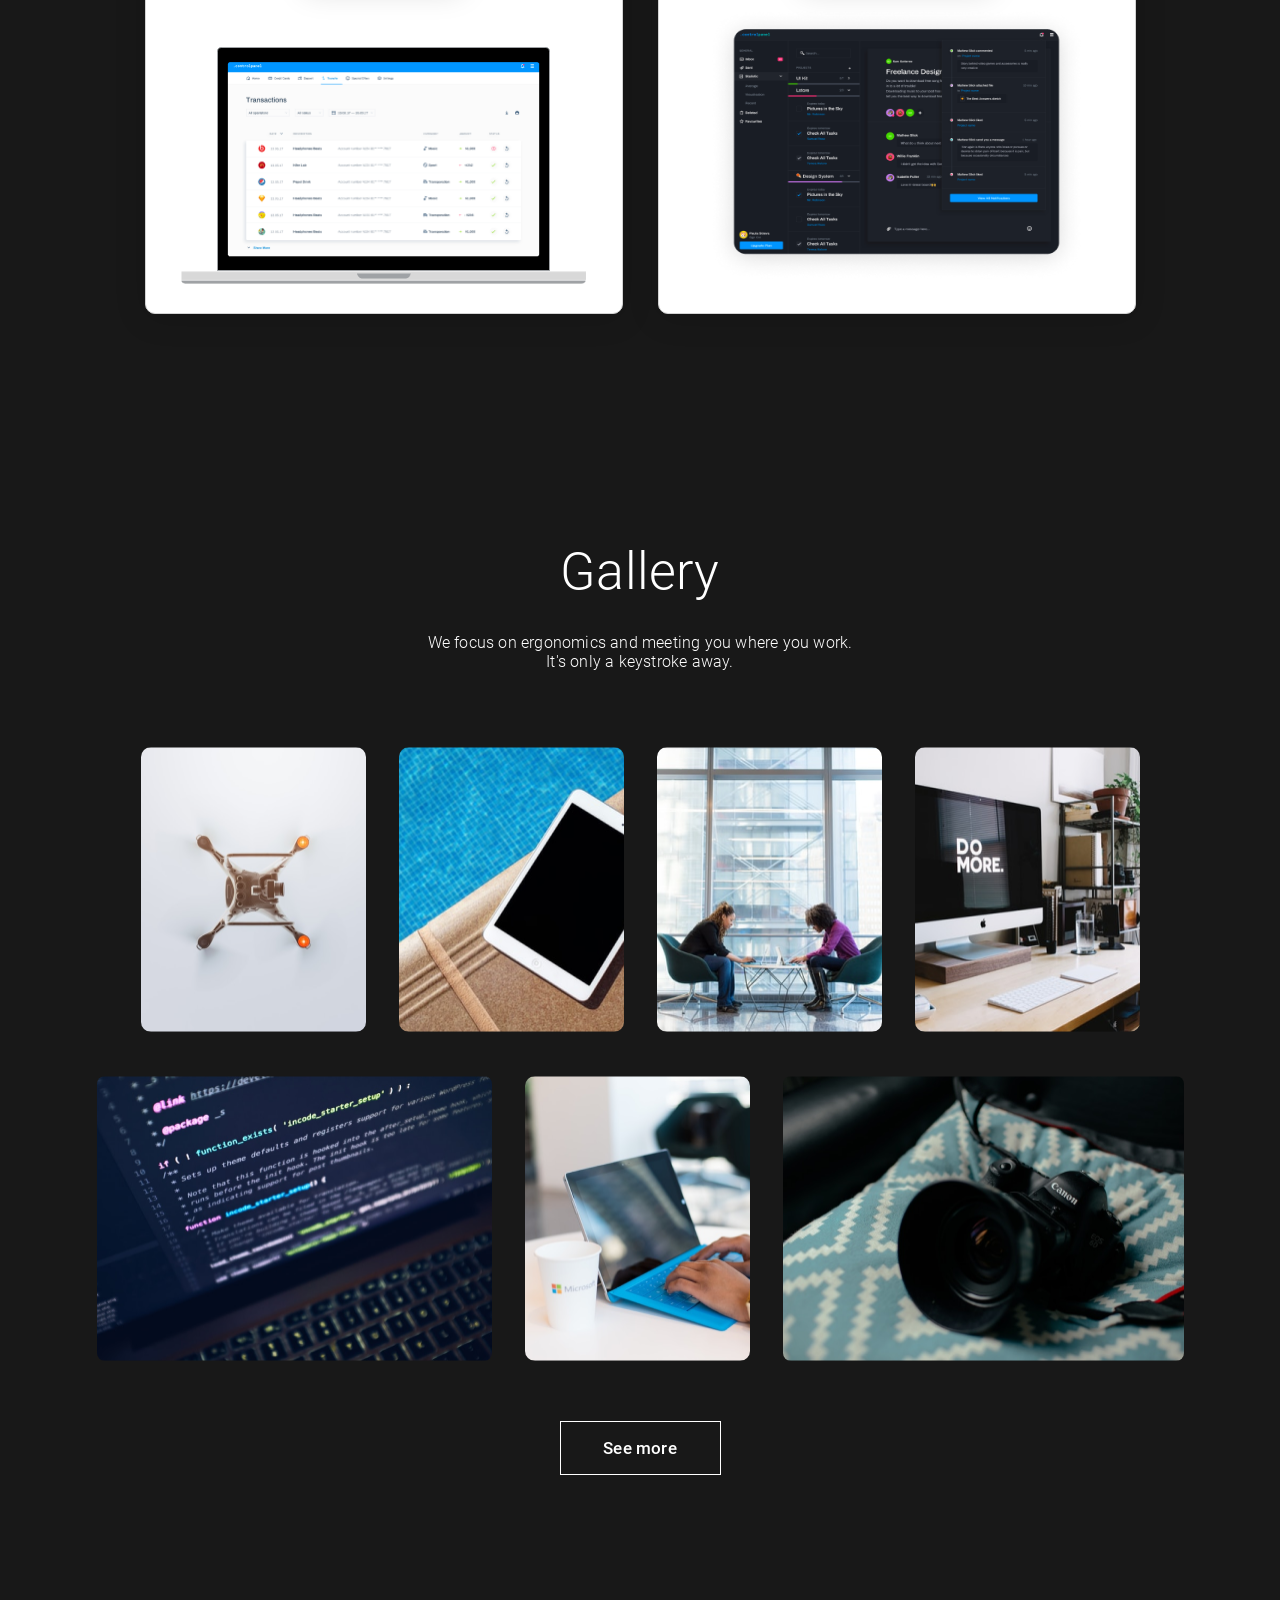
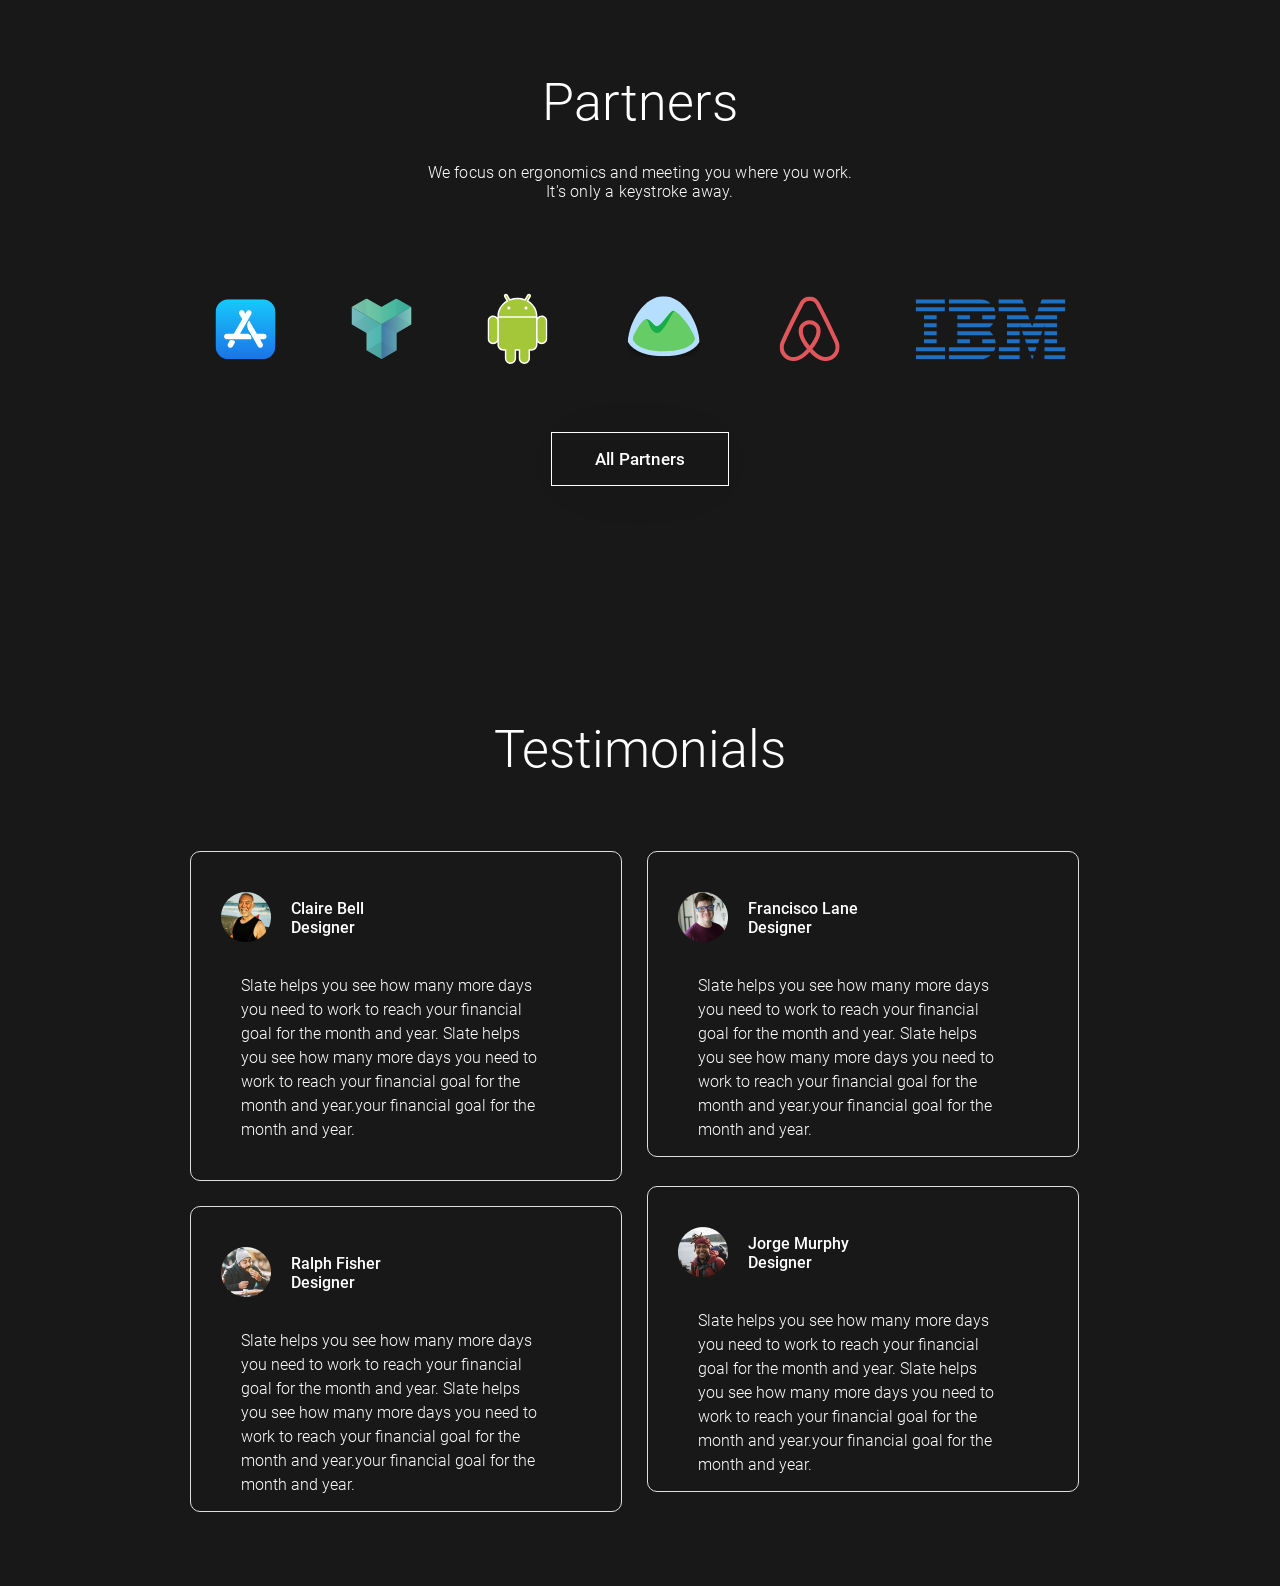
==== commit 4a831cc0: "main-testimonials finish" ====
--- a/index.html
+++ b/index.html
@@ -12,6 +12,7 @@
     <link rel="stylesheet" href="CSS/main-contents.css">
     <link rel="stylesheet" href="CSS/main-gallery.css">
     <link rel="stylesheet" href="CSS/main-partners.css">
+    <link rel="stylesheet" href="CSS/main-testimonials.css">
 </head>
 
 <body>
@@ -192,6 +193,65 @@
             </div>
         </section>
     </main>
+
+    <main class="main-testimonials">
+        <section class="testimonials">
+            <div class="testimonials-title">
+                Testimonials
+            </div>
+            <div class="testimonials-comments">
+                <div class="comment1">
+                    <div class="about-user">
+                        <img src="images/users/Ellipse 2.png" alt="photo1" class="comment1">
+                        <div class="name">Claire Bell Designer</div>
+                    </div>
+                    <div class="box-comment">
+                        <div class="comment-text">
+                            Slate helps you see how many more days you need to work to reach your financial goal for the month and year. Slate helps you see how many more days you need to work to reach your financial goal for the month and year.your financial goal for the month and year.
+                        </div>
+                    </div>
+
+                </div>
+
+                <div class="comment2">
+                    <div class="about-user">
+                        <img src="images/users/Ellipse 2 (1).png" alt="photo2" class="comment1">
+                        <div class="name">Francisco Lane Designer</div>
+                    </div>
+                    <div class="box-comment">
+                        <div class="comment-text">
+                            Slate helps you see how many more days you need to work to reach your financial goal for the month and year. Slate helps you see how many more days you need to work to reach your financial goal for the month and year.your financial goal for the month and year.
+                        </div>
+                    </div>
+                </div>
+
+                    <div class="comment3">
+                        <div class="about-user">
+                            <img src="images/users/Ellipse 2 (2).png" alt="photo3" class="comment1">
+                            <div class="name">Ralph Fisher Designer</div>
+                        </div>
+                        <div class="box-comment">
+                            <div class="comment-text">
+                                Slate helps you see how many more days you need to work to reach your financial goal for the month and year. Slate helps you see how many more days you need to work to reach your financial goal for the month and year.your financial goal for the month and year.
+                            </div>
+                        </div>
+                    </div>
+
+                    <div class="comment4">
+                        <div class="about-user">
+                            <img src="images/users/Ellipse 2 (3).png" alt="photo4" class="comment1">
+                            <div class="name">Jorge Murphy Designer</div>
+                        </div>
+                        <div class="box-comment">
+                            <div class="comment-text">
+                                Slate helps you see how many more days you need to work to reach your financial goal for the month and year. Slate helps you see how many more days you need to work to reach your financial goal for the month and year.your financial goal for the month and year.
+                            </div>
+                        </div>
+                    </div>
+
+            </div>
+        </section>
+    </main>
 </body>
 
 </html>
--- a/CSS/main-partners.css
+++ b/CSS/main-partners.css
@@ -1,5 +1,5 @@
 main.main-partners{
-    height: 484.55px;
+    height: 444.55px;
     display: flex;
     justify-content: center;
     margin-top: 130px;
--- a/CSS/main-testimonials.css
+++ b/CSS/main-testimonials.css
@@ -0,0 +1,93 @@
+main.main-testimonials{
+    height: 950px;
+    display: flex;
+    justify-content: center;
+    margin-top: 135px;
+}
+
+section.testimonials{
+    display: flex;
+    justify-content: center;
+    flex-direction: column;
+    align-items: center;
+}
+
+div.testimonials-title{
+    height: 62px;
+    font-family: RobotoL, sans-serif;
+    font-size: 52px;
+    color: #FFFFFF;
+}
+
+div.testimonials-comments{
+    width: 900px;
+    height: 652px;
+    display: flex;
+    flex-direction: row;
+    flex-wrap: wrap;
+    margin-top: 70px;
+    gap: 25px;
+}
+
+div.comment1,
+div.comment2,
+div.comment3,
+div.comment4{
+    border: 1px solid #DEDEDE;
+    border-radius: 10px;
+    background: transparent;
+}
+
+div.comment1{
+    width: 430px;
+    height: 328px;
+}
+
+div.comment2{
+    width: 430px;
+    height: 304px;
+}
+
+div.comment3{
+    width: 430px;
+    height: 304px;
+}
+
+div.comment4{
+    width: 430px;
+    height: 304px;
+    margin-top: -20px;
+}
+
+div.about-user{
+    display: flex;
+    flex-direction: row;
+    gap: 20px;
+    padding-top: 40px;
+    padding-left: 30px;
+}
+
+div.name{
+    display: flex;
+    justify-content: center;
+    align-items: center;
+    width: 120px;
+    font-family: RobotoM, sans-serif;
+    color: #FFFFFF;
+    font-size: 16px;
+}
+
+div.comment-text{
+    width: 300px;
+    height: 168px;
+    line-height: 24px;
+    font-size: 16px;
+    font-family: RobotoL, sans-serif;
+    color: #FFFFFF;
+    padding: 31px 70px 40px 40px;
+}
+
+div.box-comment{
+    display: flex;
+    justify-content: center;
+}
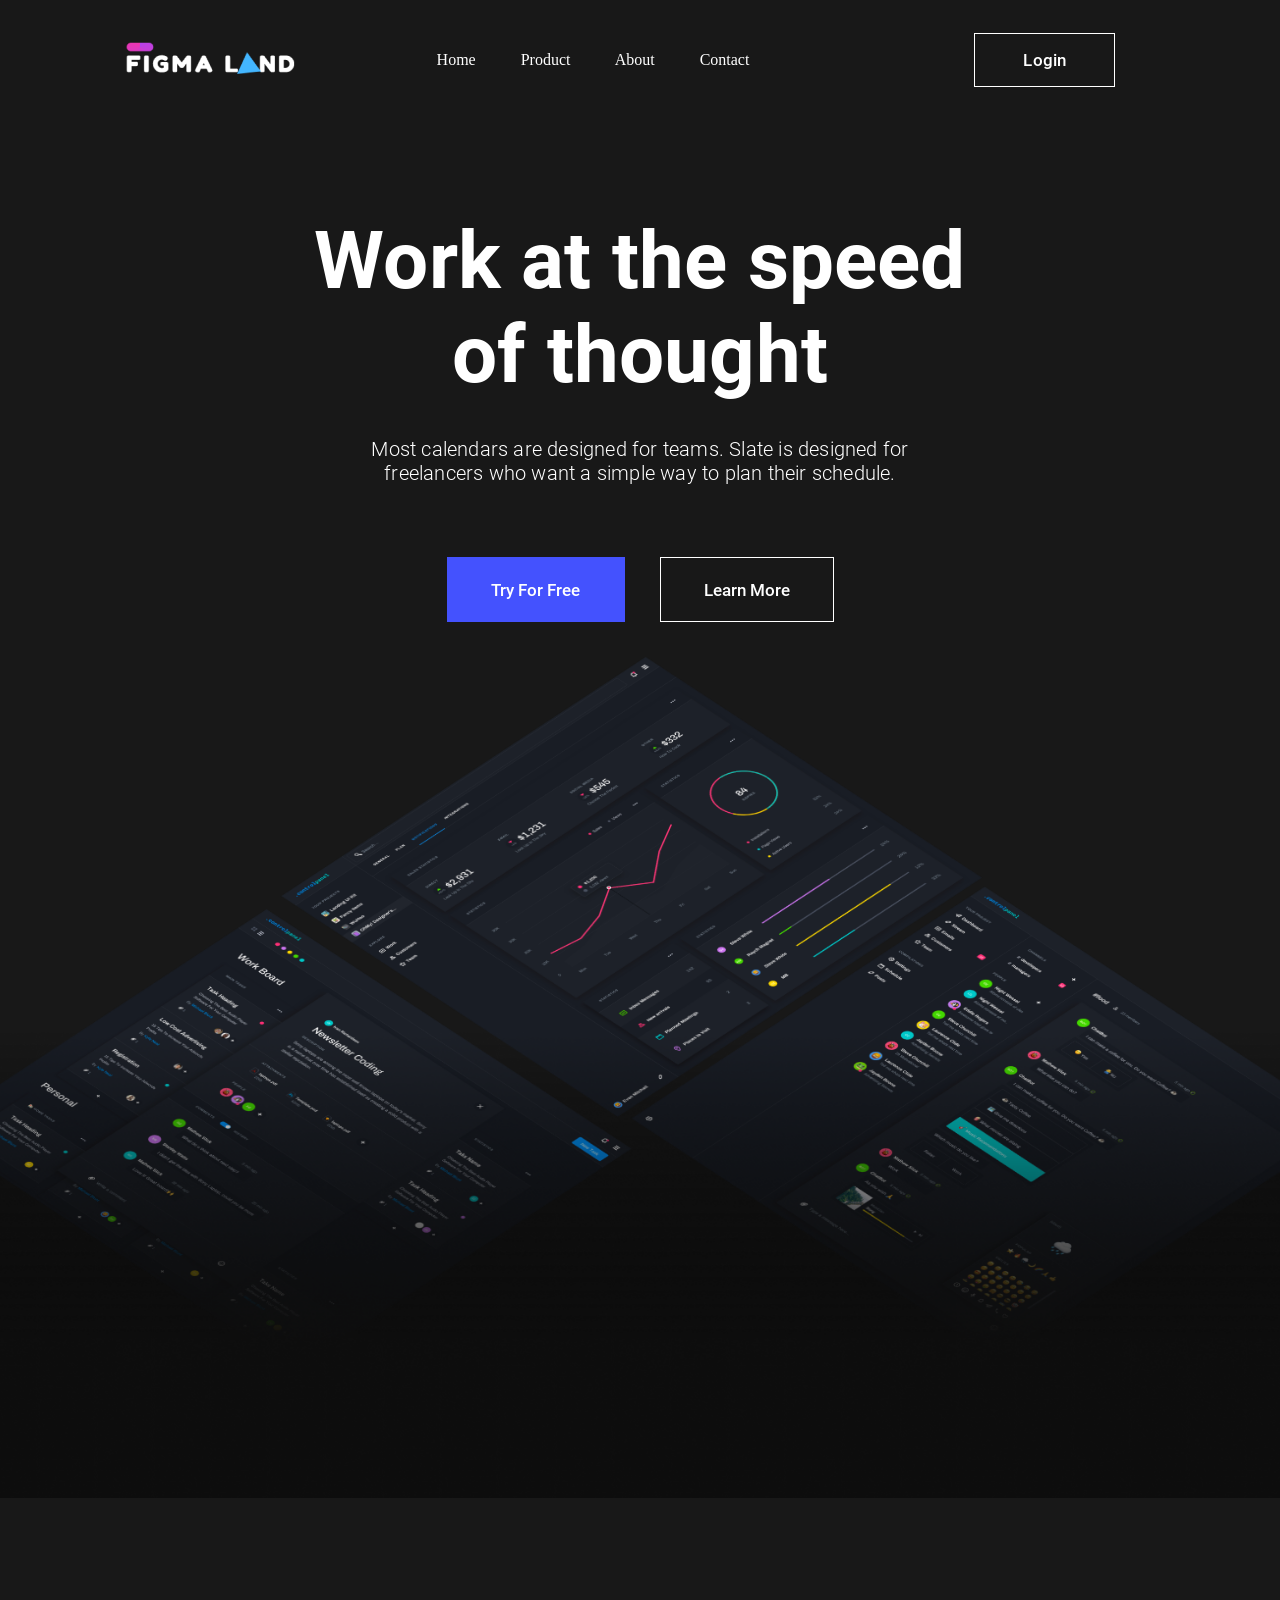
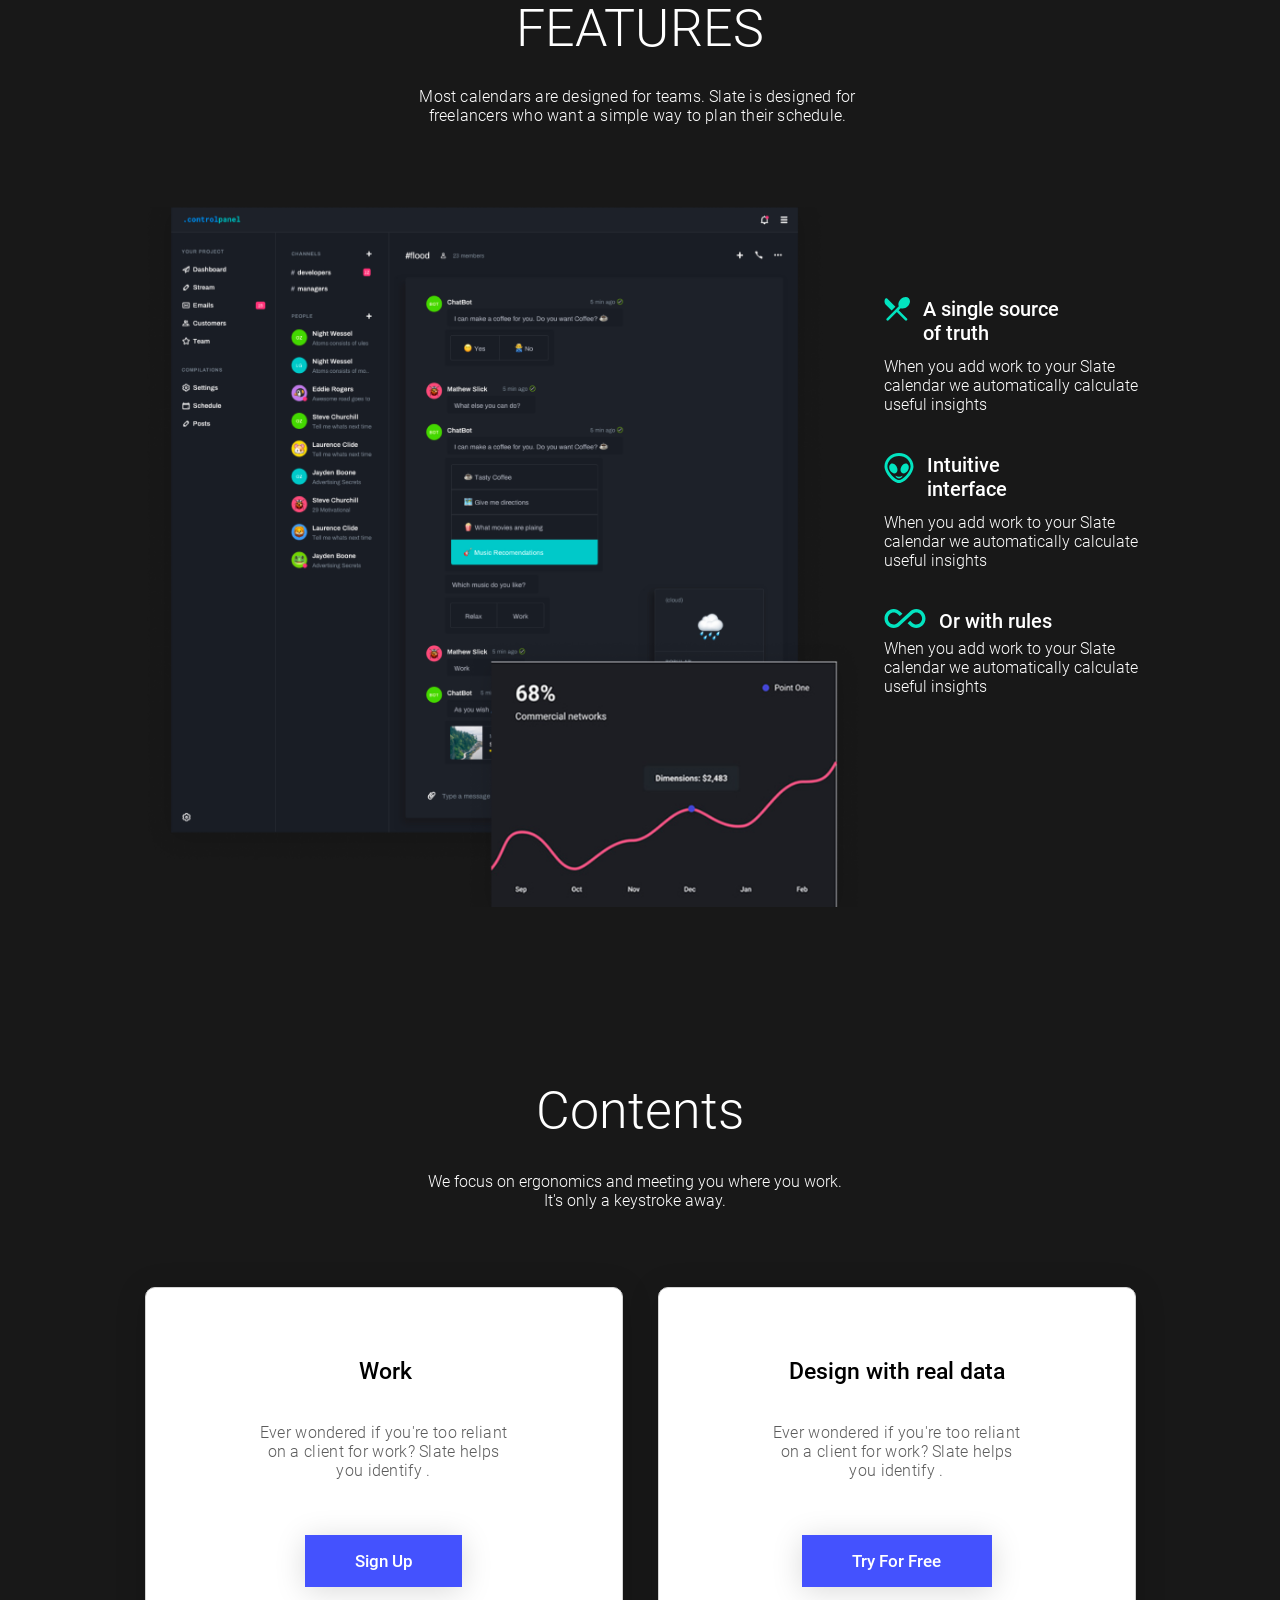
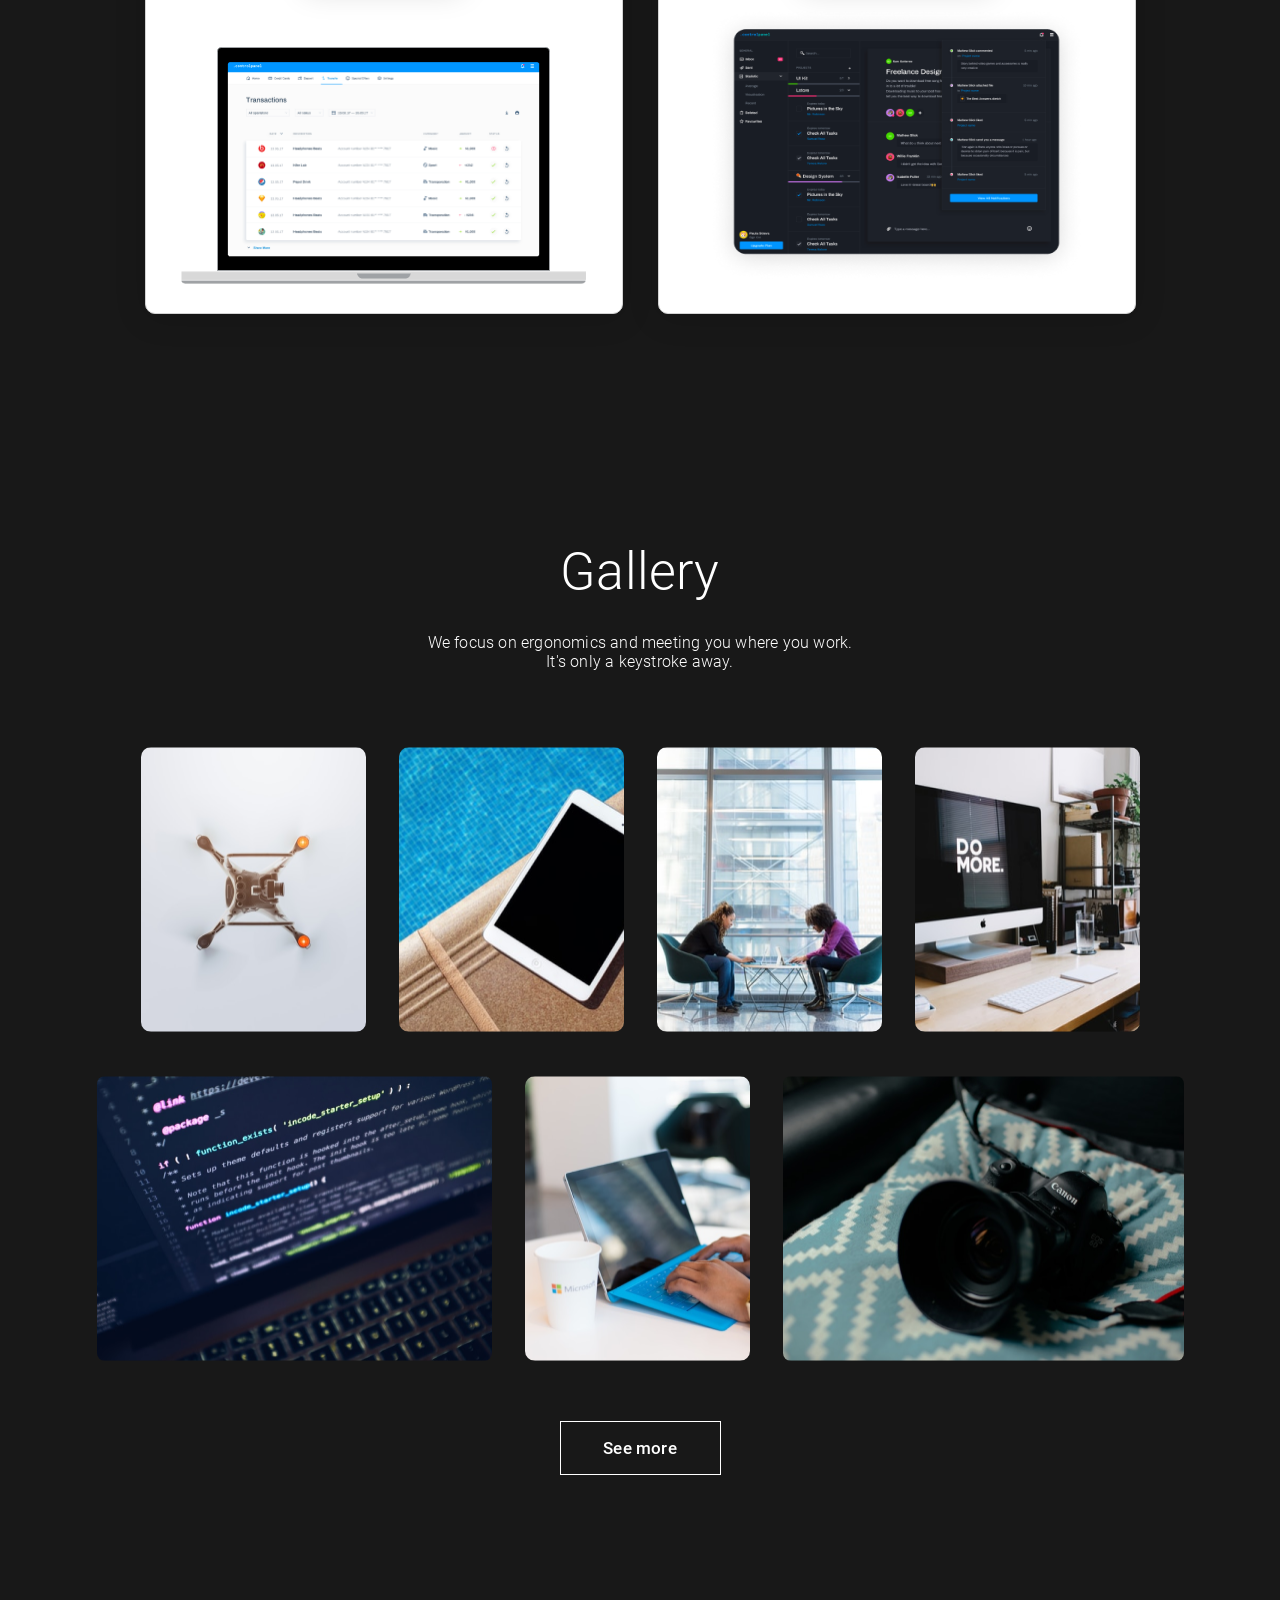
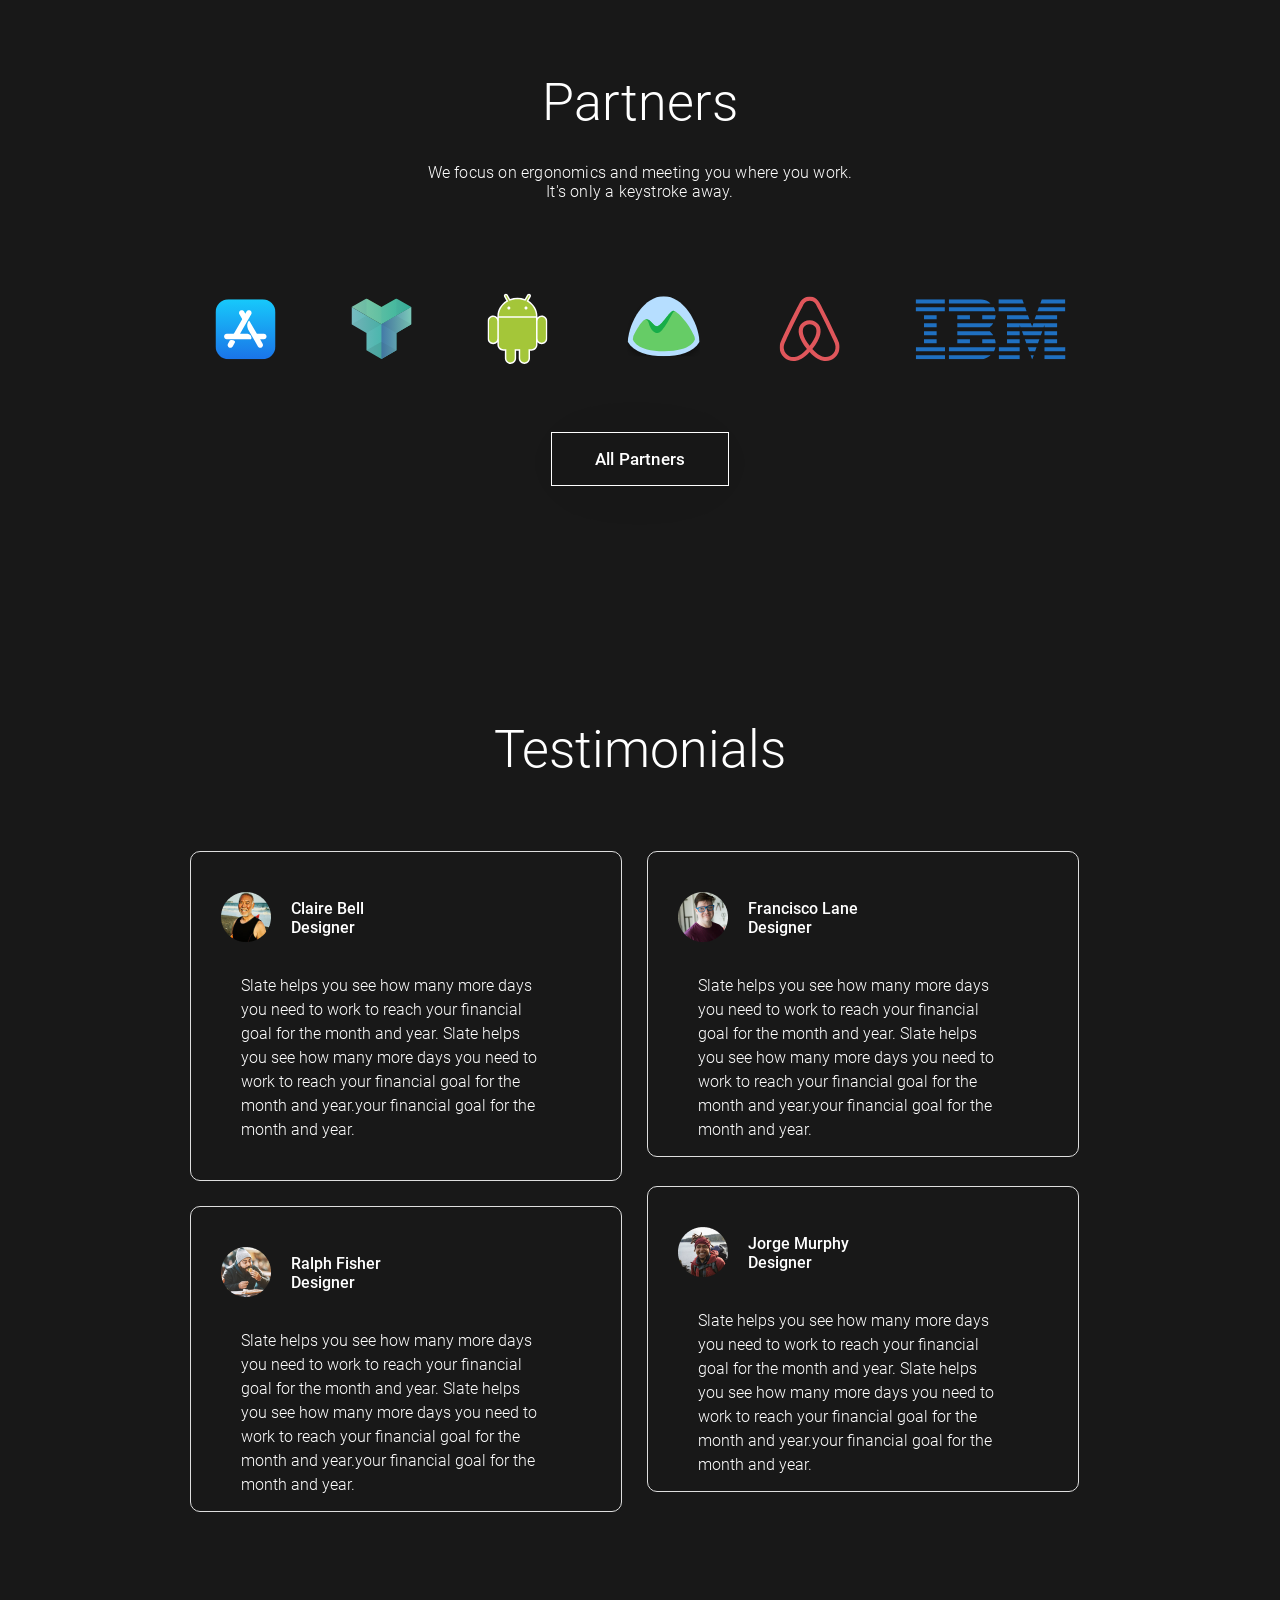
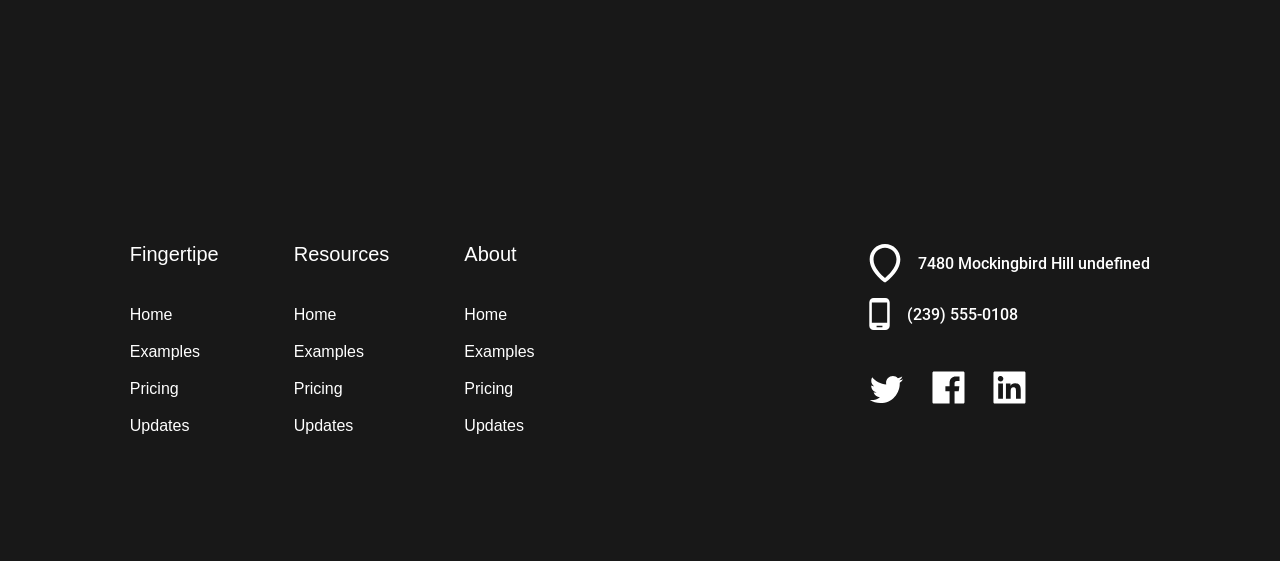
==== commit df00a292: "footer" ====
--- a/index.html
+++ b/index.html
@@ -13,6 +13,7 @@
     <link rel="stylesheet" href="CSS/main-gallery.css">
     <link rel="stylesheet" href="CSS/main-partners.css">
     <link rel="stylesheet" href="CSS/main-testimonials.css">
+    <link rel="stylesheet" href="CSS/footer.css">
 </head>
 
 <body>
@@ -129,9 +130,9 @@
                         Design with real data
                     </div>
                     <div class="subtitle-container2">
-                        Ever wondered if you're too reliant 
-                        on a client for work? Slate helps 
-                        you identify .                    </div>
+                        Ever wondered if you're too reliant
+                        on a client for work? Slate helps
+                        you identify . </div>
                     <div class="button-container2">
                         <a class="button-container2" href="#">Try For Free</a>
                     </div>
@@ -177,7 +178,8 @@
     <main class="main-partners">
         <section class="partners">
             <div class="partners-title">Partners</div>
-            <div class="partners-subtitle">We focus on ergonomics and meeting you where you work. It's only a keystroke away.</div>
+            <div class="partners-subtitle">We focus on ergonomics and meeting you where you work. It's only a keystroke
+                away.</div>
             <div class="logo-partners">
                 <img src="Logos/logos_apple-app-store.svg" alt="logo1">
                 <img src="Logos/logos_apiary.svg" alt="logo2">
@@ -207,7 +209,9 @@
                     </div>
                     <div class="box-comment">
                         <div class="comment-text">
-                            Slate helps you see how many more days you need to work to reach your financial goal for the month and year. Slate helps you see how many more days you need to work to reach your financial goal for the month and year.your financial goal for the month and year.
+                            Slate helps you see how many more days you need to work to reach your financial goal for the
+                            month and year. Slate helps you see how many more days you need to work to reach your
+                            financial goal for the month and year.your financial goal for the month and year.
                         </div>
                     </div>
 
@@ -220,38 +224,92 @@
                     </div>
                     <div class="box-comment">
                         <div class="comment-text">
-                            Slate helps you see how many more days you need to work to reach your financial goal for the month and year. Slate helps you see how many more days you need to work to reach your financial goal for the month and year.your financial goal for the month and year.
-                        </div>
-                    </div>
-                </div>
-
-                    <div class="comment3">
-                        <div class="about-user">
-                            <img src="images/users/Ellipse 2 (2).png" alt="photo3" class="comment1">
-                            <div class="name">Ralph Fisher Designer</div>
-                        </div>
-                        <div class="box-comment">
-                            <div class="comment-text">
-                                Slate helps you see how many more days you need to work to reach your financial goal for the month and year. Slate helps you see how many more days you need to work to reach your financial goal for the month and year.your financial goal for the month and year.
-                            </div>
-                        </div>
-                    </div>
-
-                    <div class="comment4">
-                        <div class="about-user">
-                            <img src="images/users/Ellipse 2 (3).png" alt="photo4" class="comment1">
-                            <div class="name">Jorge Murphy Designer</div>
-                        </div>
-                        <div class="box-comment">
-                            <div class="comment-text">
-                                Slate helps you see how many more days you need to work to reach your financial goal for the month and year. Slate helps you see how many more days you need to work to reach your financial goal for the month and year.your financial goal for the month and year.
-                            </div>
-                        </div>
-                    </div>
-
-            </div>
-        </section>
-    </main>
+                            Slate helps you see how many more days you need to work to reach your financial goal for the
+                            month and year. Slate helps you see how many more days you need to work to reach your
+                            financial goal for the month and year.your financial goal for the month and year.
+                        </div>
+                    </div>
+                </div>
+
+                <div class="comment3">
+                    <div class="about-user">
+                        <img src="images/users/Ellipse 2 (2).png" alt="photo3" class="comment1">
+                        <div class="name">Ralph Fisher Designer</div>
+                    </div>
+                    <div class="box-comment">
+                        <div class="comment-text">
+                            Slate helps you see how many more days you need to work to reach your financial goal for the
+                            month and year. Slate helps you see how many more days you need to work to reach your
+                            financial goal for the month and year.your financial goal for the month and year.
+                        </div>
+                    </div>
+                </div>
+
+                <div class="comment4">
+                    <div class="about-user">
+                        <img src="images/users/Ellipse 2 (3).png" alt="photo4" class="comment1">
+                        <div class="name">Jorge Murphy Designer</div>
+                    </div>
+                    <div class="box-comment">
+                        <div class="comment-text">
+                            Slate helps you see how many more days you need to work to reach your financial goal for the
+                            month and year. Slate helps you see how many more days you need to work to reach your
+                            financial goal for the month and year.your financial goal for the month and year.
+                        </div>
+                    </div>
+                </div>
+
+            </div>
+        </section>
+    </main>
+
+    <footer class="footer">
+        <div class="footer__links">
+            <div class="links">
+                <p class="link__title">Fingertipe</p>
+                <a href="#">Home</a>
+                <a href="#">Examples</a>
+                <a href="#">Pricing</a>
+                <a href="#">Updates</a>
+            </div>
+            <div class="links">
+                <p class="link__title">Resources</p>
+                <a href="#">Home</a>
+                <a href="#">Examples</a>
+                <a href="#">Pricing</a>
+                <a href="#">Updates</a>
+            </div>
+            <div class="links">
+                <p class="link__title">About</p>
+                <a href="#">Home</a>
+                <a href="#">Examples</a>
+                <a href="#">Pricing</a>
+                <a href="#">Updates</a>
+            </div>
+        </div>
+
+        <div class="footer__info">
+            <div class="info__location">
+                <img src="Logos/footer/Vector (1).svg">
+                7480 Mockingbird Hill undefined 
+            </div>
+            <div class="info__phone">
+                <img src="Logos/footer/Vector2.svg">
+                (239) 555-0108
+            </div>
+            <div class="info__logos">
+                <a href="#">
+                    <img src="Logos/footer/Vector twiter.svg" alt="Twiter">
+                </a>
+                <a href="#">
+                    <img src="Logos/footer/Vector facebook.svg" alt="facebook">
+                </a>
+                <a href="#">
+                    <img src="Logos/footer/Vector.svg">
+                </a>
+            </div>
+        </div>
+    </footer>
 </body>
 
 </html>
--- a/CSS/footer.css
+++ b/CSS/footer.css
@@ -0,0 +1,64 @@
+footer.footer{
+    display: flex;
+    justify-content: space-around;
+    margin-top: 150px;
+    padding-top: 107px;
+    padding-bottom: 107px;
+}
+
+.links{
+    display: flex;
+    flex-direction: column;
+    margin-right: 75px;
+}
+
+.footer__links{
+    display: flex;
+}
+
+.links a,
+p.link__title{
+    color: white;
+    font-family: RoboyoM, sans-serif;
+    margin-top: 0;
+}
+
+p.link__title{
+    font-size: 20px;
+    margin-bottom: 40px;
+}
+
+div.links a{
+    text-decoration: none;
+    margin-bottom: 19px;
+}
+
+div.links a:hover{
+    color:gray
+}
+
+div.info__logos a{
+    margin-right: 24px;
+    text-decoration: none;
+}
+
+div.info__location,
+div.info__phone{
+    display: flex;
+    align-items: center;
+    font-family: RobotoM, sans-serif;
+    color: white;
+}
+
+div.info__location img,
+div.info__phone img{
+    margin-right: 17px;
+}
+
+div.info__logos{
+    margin-top: 40px;
+}
+
+div.info__phone{
+    margin-top: 15px;
+}
